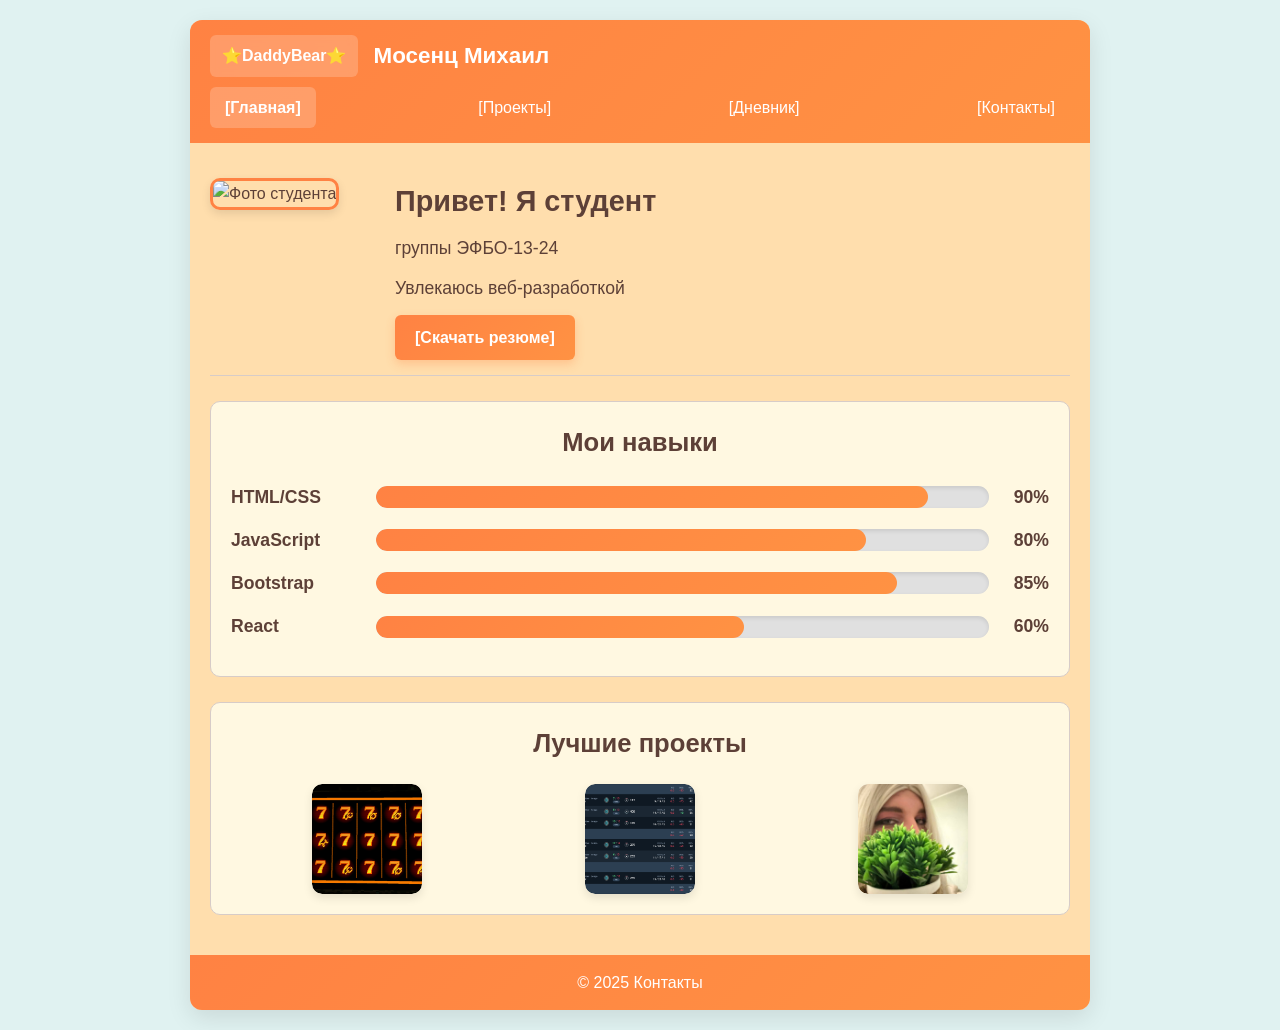
==== index.html @ 4e28ae06 "upload" ====
﻿<!DOCTYPE html>
<html lang="ru">
<head>
    <meta charset="UTF-8">
    <meta name="viewport" content="width=device-width, initial-scale=1.0">
    <title>Портфолио студента</title>
    <link rel="stylesheet" href="styles/style.css">
</head>
<body>
    <div class="container">
        <!-- Шапка сайта -->
        <header class="header">
            <div class="logo-section">
                <div class="logo">⭐DaddyBear⭐</div>
                <div class="student-name">Мосенц Михаил</div>
            </div>
            <nav class="navigation">
                <a href="index.html" class="nav-link active">[Главная]</a>
                <a href="pages/projects.html" class="nav-link">[Проекты]</a>
                <a href="pages/diary.html" class="nav-link">[Дневник]</a>
                <a href="pages/contacts.html" class="nav-link">[Контакты]</a>
            </nav>
        </header>

        <!-- Основное содержимое -->
        <main class="main-content">
            <!-- Блок приветствия -->
            <section class="welcome-section">
                <div class="photo-container">
                    <img src="images/me.png" alt="Фото студента" class="photo">
                </div>
                <div class="welcome-text">
                    <h1>Привет! Я студент</h1>
                    <p>группы ЭФБО-13-24</p>
                    <p>Увлекаюсь веб-разработкой</p>
                    <!-- ССЫЛКА НА РЕЗЮМЕ В ПАПКЕ assets -->
                    <a href="assets/resume.pdf" download class="resume-btn">[Скачать резюме]</a>
                </div>
            </section>


            <!-- Блок навыков -->
            <section class="skills-section">
                <h2>Мои навыки</h2>
                <div class="skill">
                    <span class="skill-name">HTML/CSS</span>
                    <div class="skill-bar">
                        <div class="skill-level" style="width: 90%;"></div>
                    </div>
                    <span class="skill-percent">90%</span>
                </div>
                <div class="skill">
                    <span class="skill-name">JavaScript</span>
                    <div class="skill-bar">
                        <div class="skill-level" style="width: 80%;"></div>
                    </div>
                    <span class="skill-percent">80%</span>
                </div>
                <div class="skill">
                    <span class="skill-name">Bootstrap</span>
                    <div class="skill-bar">
                        <div class="skill-level" style="width: 85%;"></div>
                    </div>
                    <span class="skill-percent">85%</span>
                </div>
                <div class="skill">
                    <span class="skill-name">React</span>
                    <div class="skill-bar">
                        <div class="skill-level" style="width: 60%;"></div>
                    </div>
                    <span class="skill-percent">60%</span>
                </div>
            </section>

            <!-- Блок проектов -->
            <section class="projects-section">
                <h2>Лучшие проекты</h2>
                <div class="projects-grid">
                    <div class="project">
                        <img src="images/project1.png" alt="Проект 1">
                    </div>
                    <div class="project">
                        <img src="images/project2.png" alt="Проект 2">
                    </div>
                    <div class="project">
                        <img src="images/project3.png" alt="Проект 3">
                    </div>
                </div>
            </section>
        </main>

        <!-- Подвал сайта -->
        <footer class="footer">
            <p>© 2025 Контакты</p>
        </footer>
    </div>
</body>
</html>
---- styles/style.css ----
﻿/* Общие стили */
* {
    margin: 0;
    padding: 0;
    box-sizing: border-box;
}

body {
    font-family: 'Segoe UI', Tahoma, Geneva, Verdana, sans-serif;
    background-color: #E0F2F1; /* Мятный фон */
    color: #5D4037; /* Темно-коричневый текст */
    line-height: 1.6;
    padding: 20px;
}

.container {
    max-width: 900px;
    margin: 0 auto;
    background-color: #FFDEAD; /* Навахо белый */
    border-radius: 12px;
    box-shadow: 0 8px 25px rgba(0, 0, 0, 0.1);
    overflow: hidden;
}

/* Шапка сайта */
.header {
    background: linear-gradient(135deg, #ff8243, #ff9243); /* Оранжевый градиент */
    padding: 15px 20px;
    color: white;
}

.logo-section {
    display: flex;
    align-items: center;
    margin-bottom: 10px;
}

.logo {
    background-color: rgba(255, 255, 255, 0.2);
    padding: 8px 12px;
    border-radius: 6px;
    margin-right: 15px;
    font-weight: bold;
    backdrop-filter: blur(5px);
}

.student-name {
    font-weight: bold;
    font-size: 1.4em;
}

.navigation {
    display: flex;
    justify-content: space-between;
}

.nav-link {
    text-decoration: none;
    color: white;
    padding: 8px 15px;
    border-radius: 6px;
    transition: all 0.3s ease;
    font-weight: 500;
}

    .nav-link.active {
        background-color: rgba(255, 255, 255, 0.2);
        font-weight: bold;
    }

    .nav-link:hover {
        background-color: rgba(255, 255, 255, 0.3);
        transform: translateY(-2px);
    }

/* Основное содержимое */
.main-content {
    padding: 20px;
}

/* Подвал сайта */
.footer {
    padding: 15px;
    text-align: center;
    background: linear-gradient(135deg, #ff8243, #ff9243); /* Оранжевый градиент */
    color: white;
    font-weight: 500;
}

/* Стили для главной страницы */

/* Блок приветствия */
.welcome-section {
    display: flex;
    margin-bottom: 25px;
    padding: 15px 0;
    border-bottom: 1px solid #D7CCC8;
}

.photo-container {
    flex: 0 0 160px;
    margin-right: 25px;
}

.photo {
    width: 160px;
    height: 160px;
    border-radius: 10px;
    object-fit: cover;
    box-shadow: 0 4px 10px rgba(0, 0, 0, 0.1);
    border: 3px solid #ff8243;
}

.welcome-text h1 {
    font-size: 1.8em;
    margin-bottom: 10px;
    color: #5D4037;
}

.welcome-text p {
    margin-bottom: 12px;
    font-size: 1.1em;
}

.resume-btn {
    background: linear-gradient(135deg, #ff8243, #ff9243); /* Оранжевый градиент */
    color: white;
    border: none;
    padding: 10px 20px;
    border-radius: 6px;
    cursor: pointer;
    font-weight: bold;
    font-size: 1em;
    transition: all 0.3s ease;
    box-shadow: 0 4px 10px rgba(255, 130, 67, 0.3);
    text-decoration: none;
    display: inline-block;
}

    .resume-btn:hover {
        transform: translateY(-3px);
        box-shadow: 0 6px 15px rgba(255, 130, 67, 0.4);
    }

/* Информация о README */
.readme-info {
    padding: 8px 15px;
    background-color: #FFF8E1;
    border-top: 1px solid #FFD54F;
    border-bottom: 1px solid #FFD54F;
    font-size: 0.9em;
    margin: 20px 0;
    border-radius: 4px;
    color: #5D4037;
}

/* Блок навыков */
.skills-section {
    margin-bottom: 25px;
    padding: 20px;
    border: 1px solid #D7CCC8;
    border-radius: 10px;
    background-color: #FFF8E1;
}

    .skills-section h2 {
        margin-bottom: 20px;
        text-align: center;
        color: #5D4037;
        font-size: 1.6em;
    }

.skill {
    display: flex;
    align-items: center;
    margin-bottom: 15px;
}

.skill-name {
    flex: 0 0 130px;
    font-weight: bold;
    font-size: 1.1em;
}

.skill-bar {
    flex: 1;
    height: 22px;
    background-color: #E0E0E0;
    border-radius: 11px;
    margin: 0 15px;
    position: relative;
    overflow: hidden;
    box-shadow: inset 0 2px 4px rgba(0, 0, 0, 0.1);
}

.skill-level {
    height: 100%;
    background: linear-gradient(135deg, #ff8243, #ff9243); /* Оранжевый градиент */
    border-radius: 11px;
    transition: width 1.5s ease-in-out;
}

.skill-percent {
    flex: 0 0 45px;
    text-align: right;
    font-weight: bold;
    font-size: 1.1em;
}

/* Блок проектов на главной */
.projects-section {
    padding: 20px;
    border: 1px solid #D7CCC8;
    border-radius: 10px;
    background-color: #FFF8E1;
    margin-bottom: 20px;
}

    .projects-section h2 {
        margin-bottom: 20px;
        text-align: center;
        color: #5D4037;
        font-size: 1.6em;
    }

.projects-grid {
    display: flex;
    justify-content: space-around;
}

.project {
    width: 110px;
    height: 110px;
    border-radius: 10px;
    display: flex;
    align-items: center;
    justify-content: center;
    font-weight: bold;
    color: white;
    font-size: 1.2em;
    box-shadow: 0 4px 10px rgba(0, 0, 0, 0.1);
    transition: all 0.3s ease;
    overflow: hidden;
}

    .project img {
        width: 100%;
        height: 100%;
        object-fit: cover;
        border-radius: 10px;
    }

    .project:hover {
        transform: translateY(-5px);
        box-shadow: 0 8px 15px rgba(0, 0, 0, 0.2);
    }

/* Стили для страницы проектов */
.projects-header {
    display: flex;
    justify-content: space-between;
    align-items: center;
    margin-bottom: 25px;
    padding: 15px;
    border-bottom: 1px solid #D7CCC8;
}

    .projects-header h2 {
        color: #5D4037;
        font-size: 1.8em;
    }

.projects-filters {
    display: flex;
    gap: 10px;
}

.filter-btn {
    padding: 8px 15px;
    border: 1px solid #ff8243;
    background-color: #FFF8E1;
    cursor: pointer;
    border-radius: 6px;
    transition: all 0.3s ease;
    font-weight: 500;
}

    .filter-btn.active {
        background: linear-gradient(135deg, #ff8243, #ff9243); /* Оранжевый градиент */
        color: white;
        font-weight: bold;
    }

    .filter-btn:hover {
        background-color: #FFECDD;
    }

.projects-grid-page {
    display: grid;
    grid-template-columns: repeat(auto-fill, minmax(230px, 1fr));
    gap: 25px;
    padding: 15px;
}

.project-card {
    border: 1px solid #D7CCC8;
    padding: 20px;
    border-radius: 10px;
    cursor: pointer;
    transition: all 0.3s ease;
    background-color: #FFF8E1;
    box-shadow: 0 4px 10px rgba(0, 0, 0, 0.05);
}

    .project-card:hover {
        background-color: #FFECDD;
        transform: translateY(-8px);
        box-shadow: 0 10px 20px rgba(0, 0, 0, 0.1);
    }

.project-title {
    font-weight: bold;
    margin-bottom: 10px;
    font-size: 1.2em;
    color: #5D4037;
}

.project-tech {
    color: #ff8243;
    font-size: 0.95em;
    font-weight: 500;
}

/* Модальное окно */
.modal {
    display: none;
    position: fixed;
    top: 0;
    left: 0;
    width: 100%;
    height: 100%;
    background-color: rgba(0, 0, 0, 0.7);
    z-index: 1000;
    justify-content: center;
    align-items: center;
}

.modal-content {
    background-color: #FFDEAD;
    padding: 25px;
    width: 90%;
    max-width: 700px;
    max-height: 90%;
    overflow-y: auto;
    border-radius: 12px;
    box-shadow: 0 15px 30px rgba(0, 0, 0, 0.3);
}

.modal-header {
    display: flex;
    justify-content: space-between;
    align-items: center;
    margin-bottom: 20px;
    padding-bottom: 15px;
    border-bottom: 1px solid #D7CCC8;
}

.modal-title {
    font-size: 1.6em;
    font-weight: bold;
    color: #5D4037;
}

.close-btn {
    background: none;
    border: none;
    font-size: 1.8em;
    cursor: pointer;
    color: #5D4037;
    transition: all 0.3s ease;
}

    .close-btn:hover {
        color: #ff8243;
        transform: scale(1.1);
    }

.modal-body {
    margin-bottom: 20px;
}

.screenshot {
    width: 100%;
    height: 200px;
    background: linear-gradient(135deg, #ff8243, #ff9243); /* Оранжевый градиент */
    margin: 15px 0;
    display: flex;
    align-items: center;
    justify-content: center;
    border-radius: 8px;
    color: white;
    font-weight: bold;
    font-size: 1.2em;
}

.modal-links {
    display: flex;
    gap: 15px;
    margin-top: 20px;
}

.project-link {
    padding: 10px 20px;
    border: 1px solid #ff8243;
    background-color: #FFF8E1;
    text-decoration: none;
    color: #5D4037;
    border-radius: 6px;
    transition: all 0.3s ease;
    font-weight: 500;
}

    .project-link:hover {
        background: linear-gradient(135deg, #ff8243, #ff9243); /* Оранжевый градиент */
        color: white;
        transform: translateY(-3px);
    }

/* Стили для страницы учебного дневника */
.diary-section {
    margin-bottom: 25px;
    padding: 20px;
    border: 1px solid #D7CCC8;
    border-radius: 10px;
    background-color: #FFF8E1;
}

    .diary-section h2 {
        margin-bottom: 20px;
        text-align: center;
        color: #5D4037;
        font-size: 1.6em;
    }

.progress-list {
    border: 1px solid #D7CCC8;
    padding: 20px;
    margin-bottom: 25px;
    background-color: white;
    border-radius: 10px;
    box-shadow: 0 4px 10px rgba(0, 0, 0, 0.05);
}

.progress-item {
    display: flex;
    align-items: center;
    margin-bottom: 15px;
    padding-bottom: 15px;
    border-bottom: 1px dashed #D7CCC8;
}

    .progress-item:last-child {
        border-bottom: none;
        margin-bottom: 0;
        padding-bottom: 0;
    }

.progress-date {
    flex: 0 0 90px;
    font-weight: bold;
    color: #5D4037;
}

.progress-task {
    flex: 1;
    font-size: 1.05em;
}

.progress-status {
    margin-left: 15px;
    font-weight: bold;
    padding: 4px 10px;
    border-radius: 20px;
}

.status-done {
    background-color: #FFECDD;
    color: #E65100;
}

.status-in-progress {
    background-color: #FFF3E0;
    color: #F57C00;
}

.courses-section {
    margin-bottom: 25px;
    padding: 20px;
    border: 1px solid #D7CCC8;
    border-radius: 10px;
    background-color: #FFF8E1;
}

    .courses-section h2 {
        margin-bottom: 20px;
        text-align: center;
        color: #5D4037;
        font-size: 1.6em;
    }

.course {
    margin-bottom: 20px;
}

.course-name {
    font-weight: bold;
    margin-bottom: 8px;
    color: #5D4037;
    font-size: 1.1em;
}

.course-progress {
    display: flex;
    align-items: center;
}

.course-bar {
    flex: 1;
    height: 22px;
    background-color: #E0E0E0;
    border-radius: 11px;
    margin-right: 15px;
    position: relative;
    overflow: hidden;
    box-shadow: inset 0 2px 4px rgba(0, 0, 0, 0.1);
}

.course-level {
    height: 100%;
    background: linear-gradient(135deg, #ff8243, #ff9243); /* Оранжевый градиент */
    border-radius: 11px;
    transition: width 1.5s ease-in-out;
}

.course-percent {
    flex: 0 0 45px;
    text-align: right;
    font-weight: bold;
    font-size: 1.1em;
}

.add-entry-btn {
    display: block;
    margin: 25px auto 0;
    padding: 12px 25px;
    background: linear-gradient(135deg, #ff8243, #ff9243); /* Оранжевый градиент */
    color: white;
    border: none;
    border-radius: 6px;
    cursor: pointer;
    font-weight: bold;
    font-size: 1em;
    transition: all 0.3s ease;
    box-shadow: 0 4px 10px rgba(255, 130, 67, 0.3);
}

    .add-entry-btn:hover {
        transform: translateY(-3px);
        box-shadow: 0 6px 15px rgba(255, 130, 67, 0.4);
    }

/* Стили для страницы контактов */
.contacts-section {
    margin-bottom: 25px;
    padding: 20px;
    border: 1px solid #D7CCC8;
    border-radius: 10px;
    background-color: #FFF8E1;
}

    .contacts-section h2 {
        margin-bottom: 20px;
        text-align: center;
        color: #5D4037;
        font-size: 1.6em;
    }

.contact-form {
    border: 1px solid #D7CCC8;
    padding: 25px;
    margin-bottom: 25px;
    background-color: white;
    border-radius: 10px;
    box-shadow: 0 4px 10px rgba(0, 0, 0, 0.05);
}

.form-group {
    margin-bottom: 20px;
}

    .form-group label {
        display: block;
        margin-bottom: 8px;
        font-weight: bold;
        color: #5D4037;
    }

.form-input {
    width: 100%;
    padding: 12px;
    border: 1px solid #D7CCC8;
    border-radius: 6px;
    font-size: 1em;
    transition: all 0.3s ease;
    background-color: #FFF8E1;
}

    .form-input:focus {
        outline: none;
        border-color: #ff8243;
        box-shadow: 0 0 0 2px rgba(255, 130, 67, 0.2);
    }

.form-textarea {
    width: 100%;
    padding: 12px;
    border: 1px solid #D7CCC8;
    border-radius: 6px;
    height: 120px;
    resize: vertical;
    font-size: 1em;
    transition: all 0.3s ease;
    background-color: #FFF8E1;
    font-family: inherit;
}

    .form-textarea:focus {
        outline: none;
        border-color: #ff8243;
        box-shadow: 0 0 0 2px rgba(255, 130, 67, 0.2);
    }

.submit-btn {
    padding: 12px 25px;
    background: linear-gradient(135deg, #ff8243, #ff9243); /* Оранжевый градиент */
    color: white;
    border: none;
    border-radius: 6px;
    cursor: pointer;
    font-weight: bold;
    font-size: 1em;
    transition: all 0.3s ease;
    box-shadow: 0 4px 10px rgba(255, 130, 67, 0.3);
}

    .submit-btn:hover {
        transform: translateY(-3px);
        box-shadow: 0 6px 15px rgba(255, 130, 67, 0.4);
    }

.contact-info {
    border: 1px solid #D7CCC8;
    padding: 25px;
    background-color: white;
    border-radius: 10px;
    box-shadow: 0 4px 10px rgba(0, 0, 0, 0.05);
}

    .contact-info h3 {
        margin-bottom: 15px;
        color: #5D4037;
        font-size: 1.3em;
    }

.contact-item {
    margin-bottom: 15px;
    display: flex;
    align-items: center;
}

.contact-icon {
    margin-right: 12px;
    font-weight: bold;
    color: #ff8243;
}

/* Дополнительные стили для модального окна добавления записи в дневник */
.modal-form {
    margin-top: 15px;
}

.form-row {
    margin-bottom: 15px;
}

    .form-row label {
        display: block;
        margin-bottom: 5px;
        font-weight: bold;
        color: #5D4037;
    }

    .form-row input,
    .form-row select,
    .form-row textarea {
        width: 100%;
        padding: 10px;
        border: 1px solid #D7CCC8;
        border-radius: 6px;
        font-family: 'Segoe UI', Tahoma, Geneva, Verdana, sans-serif;
        background-color: #FFF8E1;
        transition: all 0.3s ease;
    }

        .form-row input:focus,
        .form-row select:focus,
        .form-row textarea:focus {
            outline: none;
            border-color: #ff8243;
            box-shadow: 0 0 0 2px rgba(255, 130, 67, 0.2);
        }

    .form-row textarea {
        height: 80px;
        resize: vertical;
    }

.modal-buttons {
    display: flex;
    gap: 10px;
    justify-content: flex-end;
    margin-top: 20px;
}

.cancel-btn {
    padding: 10px 20px;
    background-color: #FFF8E1;
    border: 1px solid #ff8243;
    color: #ff8243;
    border-radius: 6px;
    cursor: pointer;
    font-weight: bold;
    transition: all 0.3s ease;
}

    .cancel-btn:hover {
        background-color: #FFECDD;
        transform: translateY(-2px);
    }

.add-btn {
    padding: 10px 20px;
    background: linear-gradient(135deg, #ff8243, #ff9243);
    color: white;
    border: none;
    border-radius: 6px;
    cursor: pointer;
    font-weight: bold;
    transition: all 0.3s ease;
    box-shadow: 0 2px 5px rgba(255, 130, 67, 0.3);
}

    .add-btn:hover {
        transform: translateY(-2px);
        box-shadow: 0 4px 10px rgba(255, 130, 67, 0.4);
    }

/* Стили для уведомлений */
.notification {
    position: fixed;
    top: 20px;
    right: 20px;
    background: linear-gradient(135deg, #ff8243, #ff9243);
    color: white;
    padding: 15px 20px;
    border-radius: 6px;
    box-shadow: 0 4px 10px rgba(0, 0, 0, 0.2);
    z-index: 1001;
    font-weight: bold;
    transition: all 0.3s ease;
}

/* Анимация для прогресс-баров */
@keyframes progressAnimation {
    0% {
        width: 0%;
    }
}

.skill-level,
.course-level {
    animation: progressAnimation 1.5s ease-in-out;
}

/* Улучшенные стили для статусов */
.status-done {
    background-color: #FFECDD;
    color: #E65100;
    padding: 4px 10px;
    border-radius: 20px;
    font-size: 0.9em;
}

.status-in-progress {
    background-color: #FFF3E0;
    color: #F57C00;
    padding: 4px 10px;
    border-radius: 20px;
    font-size: 0.9em;
}

/* Адаптивность для модальных окон */
@media (max-width: 768px) {
    .modal-content {
        width: 95%;
        padding: 15px;
    }

    .modal-buttons {
        flex-direction: column;
    }

    .cancel-btn,
    .add-btn {
        width: 100%;
        text-align: center;
    }

    .notification {
        left: 10px;
        right: 10px;
        text-align: center;
    }

    .welcome-section {
        flex-direction: column;
        text-align: center;
    }

    .photo-container {
        margin-right: 0;
        margin-bottom: 20px;
    }

    .projects-header {
        flex-direction: column;
        gap: 15px;
    }

    .projects-filters {
        flex-wrap: wrap;
        justify-content: center;
    }

    .navigation {
        flex-wrap: wrap;
        gap: 10px;
    }

    .projects-grid {
        flex-direction: column;
        align-items: center;
        gap: 20px;
    }

    .project {
        width: 130px;
        height: 130px;
    }
}

/* Стили для placeholder в формах */
.form-input::placeholder,
.form-textarea::placeholder {
    color: #A1887F;
    opacity: 0.7;
}

/* Улучшенные стили для выпадающего списка */
.form-row select {
    cursor: pointer;
    appearance: none;
    background-image: url("data:image/svg+xml;charset=UTF-8,%3csvg xmlns='http://www.w3.org/2000/svg' viewBox='0 0 24 24' fill='none' stroke='%235D4037' stroke-width='2' stroke-linecap='round' stroke-linejoin='round'%3e%3cpolyline points='6 9 12 15 18 9'%3e%3c/polyline%3e%3c/svg%3e");
    background-repeat: no-repeat;
    background-position: right 10px center;
    background-size: 16px;
    padding-right: 35px;
}

/* Стили для активных состояний */
.nav-link:active,
.resume-btn:active,
.filter-btn:active,
.project-link:active,
.submit-btn:active,
.add-entry-btn:active,
.cancel-btn:active,
.add-btn:active {
    transform: translateY(1px);
}

/* Плавная прокрутка для всей страницы */
html {
    scroll-behavior: smooth;
}

/* Улучшенные фокус-стили для доступности */
.nav-link:focus,
.resume-btn:focus,
.filter-btn:focus,
.project-link:focus,
.submit-btn:focus,
.add-entry-btn:focus,
.cancel-btn:focus,
.add-btn:focus,
.form-input:focus,
.form-textarea:focus {
    outline: 2px solid #ff8243;
    outline-offset: 2px;
}
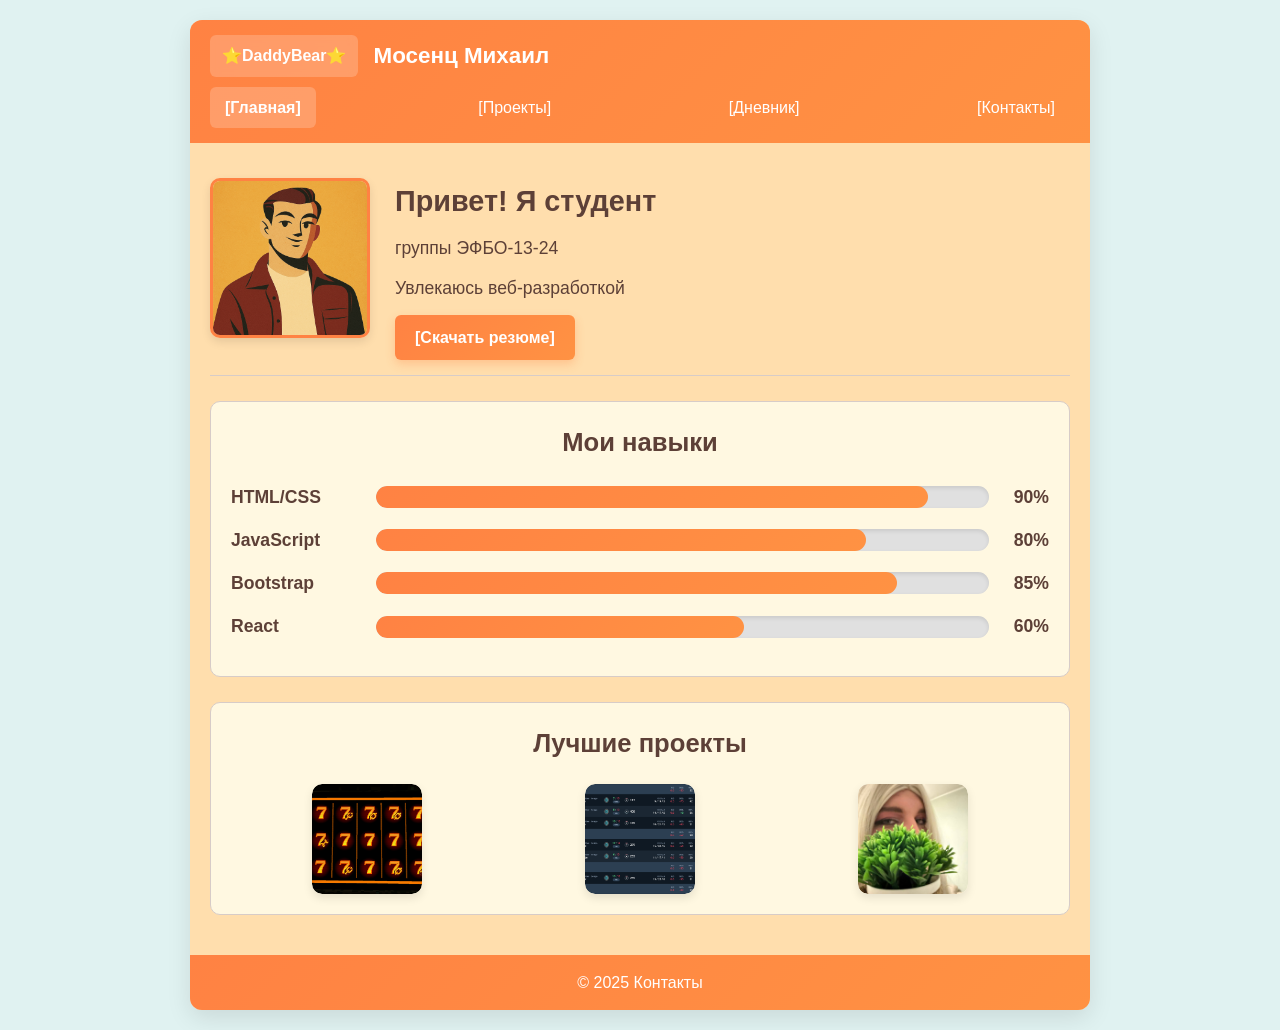
==== commit 6ab12adc: "Update index.html" ====
--- a/index.html
+++ b/index.html
@@ -27,7 +27,7 @@
             <!-- Блок приветствия -->
             <section class="welcome-section">
                 <div class="photo-container">
-                    <img src="images/me.png" alt="Фото студента" class="photo">
+                    <img src="images/Me.png" alt="Фото студента" class="photo">
                 </div>
                 <div class="welcome-text">
                     <h1>Привет! Я студент</h1>
@@ -95,4 +95,4 @@
         </footer>
     </div>
 </body>
-</html>+</html>
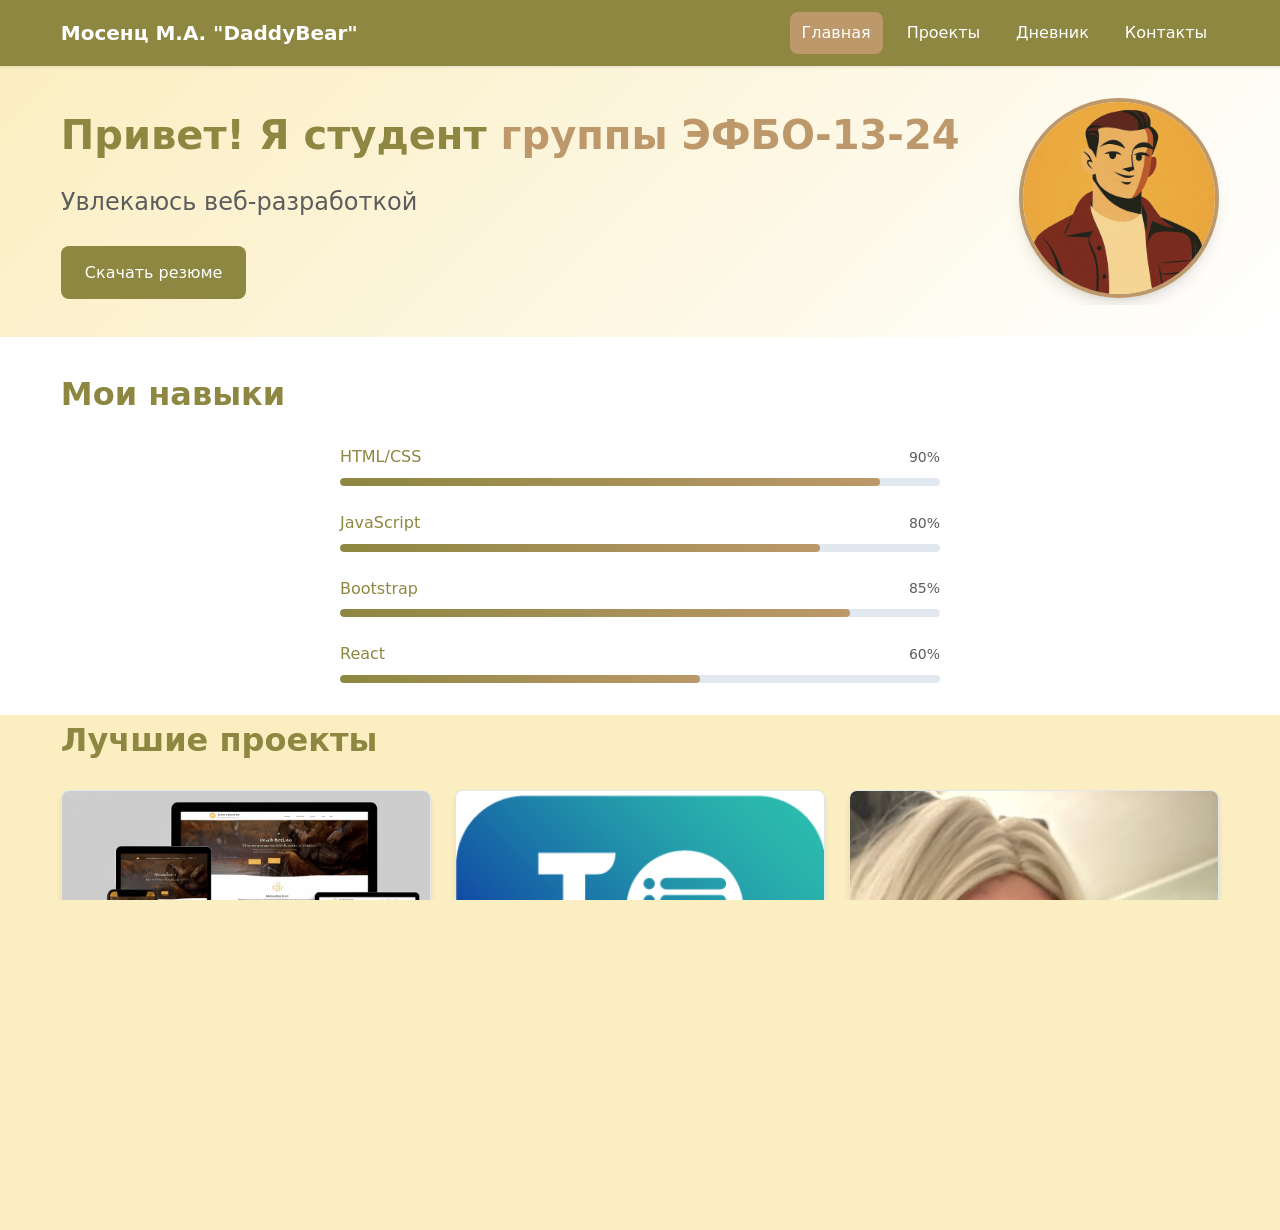
==== commit e85294fd: "Upd" ====
--- a/index.html
+++ b/index.html
@@ -2,97 +2,163 @@
 <html lang="ru">
 <head>
     <meta charset="UTF-8">
-    <meta name="viewport" content="width=device-width, initial-scale=1.0">
+    <meta name="viewport" content="width=device-width, initial-scale=1, viewport-fit=cover">
     <title>Портфолио студента</title>
     <link rel="stylesheet" href="styles/style.css">
 </head>
 <body>
-    <div class="container">
-        <!-- Шапка сайта -->
+    <div class="page">
+        <a class="skip-link" href="#main">Перейти к основному содержимому</a>
+
         <header class="header">
-            <div class="logo-section">
-                <div class="logo">⭐DaddyBear⭐</div>
-                <div class="student-name">Мосенц Михаил</div>
+            <div class="container">
+                <div class="header__inner">
+                    <div class="logo">
+                        <span class="logo__text">Мосенц М.А. "DaddyBear"</span>
+                    </div>
+                    <nav class="nav" aria-label="Основная навигация">
+                        <ul class="nav__list">
+                            <li class="nav__item"><a    href="index.html" class="nav__link active">Главная</a></li>
+                            <li class="nav__item"><a href="pages/projects.html" class="nav__link">Проекты</a></li>
+                            <li class="nav__item"><a href="pages/diary.html" class="nav__link">Дневник</a></li>
+                            <li class="nav__item"><a href="pages/contacts.html" class="nav__link">Контакты</a></li>
+                        </ul>
+                    </nav>
+                </div>
             </div>
-            <nav class="navigation">
-                <a href="index.html" class="nav-link active">[Главная]</a>
-                <a href="pages/projects.html" class="nav-link">[Проекты]</a>
-                <a href="pages/diary.html" class="nav-link">[Дневник]</a>
-                <a href="pages/contacts.html" class="nav-link">[Контакты]</a>
-            </nav>
         </header>
 
-        <!-- Основное содержимое -->
-        <main class="main-content">
-            <!-- Блок приветствия -->
-            <section class="welcome-section">
-                <div class="photo-container">
-                    <img src="images/Me.png" alt="Фото студента" class="photo">
-                </div>
-                <div class="welcome-text">
-                    <h1>Привет! Я студент</h1>
-                    <p>группы ЭФБО-13-24</p>
-                    <p>Увлекаюсь веб-разработкой</p>
-                    <!-- ССЫЛКА НА РЕЗЮМЕ В ПАПКЕ assets -->
-                    <a href="assets/resume.pdf" download class="resume-btn">[Скачать резюме]</a>
+        <main id="main" class="main">
+            <section class="hero">
+                <div class="container">
+                    <div class="hero__inner">
+                        <div class="hero__content">
+                            <h1 class="hero__title">Привет! Я студент <span class="highlight">группы ЭФБО-13-24</span></h1>
+                            <p class="hero__subtitle">Увлекаюсь веб-разработкой</p>
+                            <a href="assets/resume.pdf" class="btn btn--primary" download>Скачать резюме</a>
+                        </div>
+                        <div class="hero__image">
+                            <figure class="hero_image">
+                                <picture>
+                                    <!-- Автоматическая адаптация без указания конкретных размеров -->
+                                    <source type="image"
+                                            srcset="images/avatar.avif">
+                                    <source type="image"
+                                            srcset="images/avatar.webp">
+                                    <!-- Единое PNG изображение, которое адаптируется через CSS -->
+                                    <img class="hero_photo"
+                                         src="images/avatar.png"
+                                         alt="Портрет студента"
+                                         fetchpriority="high">
+                                </picture>
+                            </figure>
+                        </div>
+                    </div>
                 </div>
             </section>
 
-
-            <!-- Блок навыков -->
-            <section class="skills-section">
-                <h2>Мои навыки</h2>
-                <div class="skill">
-                    <span class="skill-name">HTML/CSS</span>
-                    <div class="skill-bar">
-                        <div class="skill-level" style="width: 90%;"></div>
+            <section class="skills">
+                <div class="container">
+                    <h2 class="section-title">Мои навыки</h2>
+                    <div class="skills__grid">
+                        <div class="skill">
+                            <div class="skill__info">
+                                <span class="skill__name">HTML/CSS</span>
+                                <span class="skill__percent">90%</span>
+                            </div>
+                            <div class="skill__bar">
+                                <div class="skill__progress" style="width: 90%"></div>
+                            </div>
+                        </div>
+                        <div class="skill">
+                            <div class="skill__info">
+                                <span class="skill__name">JavaScript</span>
+                                <span class="skill__percent">80%</span>
+                            </div>
+                            <div class="skill__bar">
+                                <div class="skill__progress" style="width: 80%"></div>
+                            </div>
+                        </div>
+                        <div class="skill">
+                            <div class="skill__info">
+                                <span class="skill__name">Bootstrap</span>
+                                <span class="skill__percent">85%</span>
+                            </div>
+                            <div class="skill__bar">
+                                <div class="skill__progress" style="width: 85%"></div>
+                            </div>
+                        </div>
+                        <div class="skill">
+                            <div class="skill__info">
+                                <span class="skill__name">React</span>
+                                <span class="skill__percent">60%</span>
+                            </div>
+                            <div class="skill__bar">
+                                <div class="skill__progress" style="width: 60%"></div>
+                            </div>
+                        </div>
                     </div>
-                    <span class="skill-percent">90%</span>
-                </div>
-                <div class="skill">
-                    <span class="skill-name">JavaScript</span>
-                    <div class="skill-bar">
-                        <div class="skill-level" style="width: 80%;"></div>
-                    </div>
-                    <span class="skill-percent">80%</span>
-                </div>
-                <div class="skill">
-                    <span class="skill-name">Bootstrap</span>
-                    <div class="skill-bar">
-                        <div class="skill-level" style="width: 85%;"></div>
-                    </div>
-                    <span class="skill-percent">85%</span>
-                </div>
-                <div class="skill">
-                    <span class="skill-name">React</span>
-                    <div class="skill-bar">
-                        <div class="skill-level" style="width: 60%;"></div>
-                    </div>
-                    <span class="skill-percent">60%</span>
                 </div>
             </section>
 
-            <!-- Блок проектов -->
-            <section class="projects-section">
-                <h2>Лучшие проекты</h2>
-                <div class="projects-grid">
-                    <div class="project">
-                        <img src="images/project1.png" alt="Проект 1">
-                    </div>
-                    <div class="project">
-                        <img src="images/project2.png" alt="Проект 2">
-                    </div>
-                    <div class="project">
-                        <img src="images/project3.png" alt="Проект 3">
+            <section class="projects-preview">
+                <div class="container">
+                    <h2 class="section-title">Лучшие проекты</h2>
+                    <div class="projects-area">
+                        <div class="projects-preview_grid">
+                            <article class="project-card">
+                                <div class="project-card_image">
+                                    <!-- Автоматически адаптивное изображение проекта -->
+                                    <picture>
+                                        <source type="image" srcset="images/project1.avif">
+                                        <source type="image" srcset="images/project1.webp">
+                                        <img src="images/project1.png" alt="Личный сайт" loading="lazy">
+                                    </picture>
+                                </div>
+                                <div class="project-card_content">
+                                    <h3 class="project-card_title">Личный сайт</h3>
+                                    <p class="project-card_description">HTML, CSS, JavaScript</p>
+                                </div>
+                            </article>
+                            <article class="project-card">
+                                <div class="project-card_image">
+                                    <picture>
+                                        <source type="image" srcset="images/project2.avif">
+                                        <source type="image" srcset="images/project2.webp">
+                                        <img src="images/project2.png" alt="Todo-приложение" loading="lazy">
+                                    </picture>
+                                </div>
+                                <div class="project-card_content">
+                                    <h3 class="project-card_title">Todo-приложение</h3>
+                                    <p class="project-card_description">JavaScript</p>
+                                </div>
+                            </article>
+                            <article class="project-card">
+                                <div class="project-card_image">
+                                    <picture>
+                                        <source type="image" srcset="images/project3.avif">
+                                        <source type="image" srcset="images/project3.webp">
+                                        <img src="images/project3.png" alt="Интернет-магазин" loading="lazy">
+                                    </picture>
+                                </div>
+                                <div class="project-card_content">
+                                    <h3 class="project-card_title">Интернет-магазин</h3>
+                                    <p class="project-card_description">React</p>
+                                </div>
+                            </article>
+                        </div>
                     </div>
                 </div>
             </section>
         </main>
 
-        <!-- Подвал сайта -->
         <footer class="footer">
-            <p>© 2025 Контакты</p>
+            <div class="container">
+                <div class="footer__content">
+                    <p class="footer__text">© 2025 Контакты</p>
+                </div>
+            </div>
         </footer>
     </div>
 </body>
-</html>
+</html>
--- a/styles/style.css
+++ b/styles/style.css
@@ -1,920 +1,1235 @@
-﻿/* Общие стили */
+﻿/* Базовые сбросы и переменные */
+:root {
+    color-scheme: light dark;
+    /* Новая цветовая палитра */
+    --primary-color: #8D8741;
+    --primary-dark: #6d6a33;
+    --secondary-color: #BC986A;
+    --accent-color: #DAAD86;
+    --bg-color: #FBEEC1;
+    --surface-color: #ffffff;
+    --text-color: #2c2c2c;
+    --text-light: #5d5d5d;
+    --border-color: #e2e8f0;
+    --shadow: 0 1px 3px rgba(0,0,0,.1);
+    --shadow-lg: 0 10px 15px -3px rgba(0, 0, 0, 0.1);
+    --radius: 8px;
+    --transition: all 0.3s ease;
+    /* Отступы */
+    --space-xs: 0.5rem;
+    --space-sm: 0.75rem;
+    --space-md: 1rem;
+    --space-lg: 1.5rem;
+    --space-xl: 2rem;
+    --space-2xl: 3rem;
+}
+
+/* Предотвращение горизонтального скролла */
+html, body {
+    overflow-x: hidden;
+    max-width: 100%;
+}
+
+/* Темная тема с новой палитрой */
+@media (prefers-color-scheme: dark) {
+    :root {
+        --primary-color: #a9a45c;
+        --primary-dark: #8d8741;
+        --secondary-color: #d4b88c;
+        --accent-color: #e8c4a8;
+        --bg-color: #121212;
+        --surface-color: #1e1e1e;
+        --text-color: #e0e0e0;
+        --text-light: #a0a0a0;
+        --border-color: #333333;
+    }
+}
+
+/* Базовые стили */
 * {
     margin: 0;
     padding: 0;
     box-sizing: border-box;
+    max-width: 100%;
+}
+
+html, body {
+    height: 100%;
+    width: 100%;
 }
 
 body {
-    font-family: 'Segoe UI', Tahoma, Geneva, Verdana, sans-serif;
-    background-color: #E0F2F1; /* Мятный фон */
-    color: #5D4037; /* Темно-коричневый текст */
-    line-height: 1.6;
-    padding: 20px;
-}
-
+    margin: 0;
+    font: 16px/1.6 system-ui, -apple-system, "Segoe UI", Roboto, Arial, sans-serif;
+    background: var(--bg-color);
+    color: var(--text-color);
+    position: relative;
+}
+
+.page {
+    min-height: 100vh;
+    display: flex;
+    flex-direction: column;
+    width: 100%;
+    overflow-x: hidden;
+}
+
+main {
+    flex: 1;
+    width: 100%;
+    overflow-x: hidden;
+}
+
+/* Контейнер с плавными отступами */
 .container {
-    max-width: 900px;
+    width: 100%;
+    max-width: 1200px;
     margin: 0 auto;
-    background-color: #FFDEAD; /* Навахо белый */
-    border-radius: 12px;
-    box-shadow: 0 8px 25px rgba(0, 0, 0, 0.1);
+    padding-inline: clamp(var(--space-md), calc(.5rem + 1vw), var(--space-2xl));
+    overflow-x: hidden;
+}
+
+/* Skip link для доступности */
+.skip-link {
+    position: absolute;
+    inset-inline-start: var(--space-md);
+    inset-block-start: -100%;
+    z-index: 10000;
+    padding: var(--space-xs) var(--space-sm);
+    background: var(--primary-color);
+    color: #fff;
+    border-radius: var(--radius);
+    text-decoration: none;
+    max-width: calc(100% - 2rem);
+}
+
+    .skip-link:focus,
+    .skip-link:focus-visible {
+        inset-block-start: var(--space-md);
+    }
+
+:focus-visible {
+    outline: 3px solid var(--primary-color);
+    outline-offset: 2px;
+}
+
+a, button, input, textarea {
+    outline-offset: 2px;
+    max-width: 100%;
+}
+
+/* Крупные цели на устройствах с pointer:coarse */
+@media (pointer: coarse) {
+    a, button, .nav__link {
+        min-height: 44px;
+        padding: var(--space-sm) var(--space-md);
+    }
+}
+
+/* Заголовки с плавными размерами */
+.section-title {
+    font-size: clamp(1.5rem, 1.1rem + 2vw, 2rem);
+    margin-bottom: var(--space-lg);
+    color: var(--primary-color);
+    overflow-wrap: break-word;
+    word-wrap: break-word;
+}
+
+.page-title {
+    font-size: clamp(1.75rem, 1.3rem + 2vw, 2.5rem);
+    margin-bottom: var(--space-xl);
+    text-align: center;
+    color: var(--primary-color);
+    overflow-wrap: break-word;
+    word-wrap: break-word;
+    padding: 0 var(--space-md);
+}
+
+/* Хедер */
+.header {
+    position: sticky;
+    top: 0;
+    padding-block-start: calc(var(--space-sm) + env(safe-area-inset-top));
+    padding-block-end: var(--space-sm);
+    padding-inline-start: calc(var(--space-md) + env(safe-area-inset-left));
+    padding-inline-end: calc(var(--space-md) + env(safe-area-inset-right));
+    background: var(--primary-color);
+    color: #fff;
+    z-index: 100;
+    isolation: isolate;
+    box-shadow: var(--shadow);
+    width: 100%;
     overflow: hidden;
 }
 
-/* Шапка сайта */
-.header {
-    background: linear-gradient(135deg, #ff8243, #ff9243); /* Оранжевый градиент */
-    padding: 15px 20px;
-    color: white;
-}
-
-.logo-section {
-    display: flex;
+.header__inner {
+    display: flex;
+    justify-content: space-between;
     align-items: center;
-    margin-bottom: 10px;
-}
-
-.logo {
-    background-color: rgba(255, 255, 255, 0.2);
-    padding: 8px 12px;
-    border-radius: 6px;
-    margin-right: 15px;
+    flex-wrap: wrap;
+    gap: var(--space-md);
+    max-width: 100%;
+    overflow: hidden;
+}
+
+.logo__text {
+    font-size: clamp(1rem, 0.8rem + 1vw, 1.25rem);
     font-weight: bold;
-    backdrop-filter: blur(5px);
-}
-
-.student-name {
-    font-weight: bold;
-    font-size: 1.4em;
-}
-
-.navigation {
-    display: flex;
-    justify-content: space-between;
-}
-
-.nav-link {
+    color: #fff;
+    overflow-wrap: break-word;
+}
+
+/* Навигация */
+.nav {
+    overflow: hidden;
+    max-width: 100%; 
+}
+.nav__list {
+    display: flex;
+    list-style: none;
+    gap: var(--space-sm);
+    flex-wrap: wrap;
+    justify-content: center;
+    max-width: 100%;
+    overflow: hidden;
+}
+
+.nav__link {
     text-decoration: none;
-    color: white;
-    padding: 8px 15px;
-    border-radius: 6px;
-    transition: all 0.3s ease;
-    font-weight: 500;
-}
-
-    .nav-link.active {
-        background-color: rgba(255, 255, 255, 0.2);
-        font-weight: bold;
-    }
-
-    .nav-link:hover {
-        background-color: rgba(255, 255, 255, 0.3);
-        transform: translateY(-2px);
-    }
-
-/* Основное содержимое */
-.main-content {
-    padding: 20px;
-}
-
-/* Подвал сайта */
-.footer {
-    padding: 15px;
-    text-align: center;
-    background: linear-gradient(135deg, #ff8243, #ff9243); /* Оранжевый градиент */
-    color: white;
-    font-weight: 500;
-}
-
-/* Стили для главной страницы */
-
-/* Блок приветствия */
-.welcome-section {
-    display: flex;
-    margin-bottom: 25px;
-    padding: 15px 0;
-    border-bottom: 1px solid #D7CCC8;
-}
-
-.photo-container {
-    flex: 0 0 160px;
-    margin-right: 25px;
-}
-
-.photo {
-    width: 160px;
-    height: 160px;
-    border-radius: 10px;
+    color: #fff;
+    padding: var(--space-xs) var(--space-sm);
+    border-radius: var(--radius);
+    transition: var(--transition);
+    font-size: clamp(0.875rem, 0.8rem + 0.5vw, 1rem);
+    white-space: nowrap;
+    display: block;
+    max-width: 100%;
+}
+
+    .nav__link:hover,
+    .nav__link.active {
+        background: var(--secondary-color);
+    }
+
+/* Герой секция */
+.hero {
+    padding: var(--space-xl) 0;
+    background: linear-gradient(135deg, var(--bg-color) 0%, var(--surface-color) 100%);
+    width: 100%;
+    overflow-x: hidden;
+}
+
+.hero__inner {
+    display: grid;
+    grid-template-columns: 1fr auto;
+    gap: var(--space-xl);
+    align-items: center;
+    width: 100%;
+}
+
+.hero__title {
+    font-size: clamp(1.5rem, 1rem + 2vw, 2.5rem);
+    margin-bottom: var(--space-md);
+    color: var(--primary-color);
+    overflow-wrap: break-word;
+    word-wrap: break-word;
+}
+
+.hero__subtitle {
+    font-size: clamp(1.125rem, 0.875rem + 1vw, 1.5rem);
+    color: var(--text-light);
+    margin-bottom: var(--space-lg);
+    overflow-wrap: break-word;
+}
+
+.highlight {
+    color: var(--secondary-color);
+}
+
+/* Автоматически адаптивное герой-изображение */
+.hero_photo {
+    inline-size: clamp(120px, 20vw, 200px);
+    block-size: auto;
+    border-radius: 50%;
     object-fit: cover;
-    box-shadow: 0 4px 10px rgba(0, 0, 0, 0.1);
-    border: 3px solid #ff8243;
-}
-
-.welcome-text h1 {
-    font-size: 1.8em;
-    margin-bottom: 10px;
-    color: #5D4037;
-}
-
-.welcome-text p {
-    margin-bottom: 12px;
-    font-size: 1.1em;
-}
-
-.resume-btn {
-    background: linear-gradient(135deg, #ff8243, #ff9243); /* Оранжевый градиент */
-    color: white;
-    border: none;
-    padding: 10px 20px;
-    border-radius: 6px;
-    cursor: pointer;
-    font-weight: bold;
-    font-size: 1em;
-    transition: all 0.3s ease;
-    box-shadow: 0 4px 10px rgba(255, 130, 67, 0.3);
-    text-decoration: none;
-    display: inline-block;
-}
-
-    .resume-btn:hover {
-        transform: translateY(-3px);
-        box-shadow: 0 6px 15px rgba(255, 130, 67, 0.4);
-    }
-
-/* Информация о README */
-.readme-info {
-    padding: 8px 15px;
-    background-color: #FFF8E1;
-    border-top: 1px solid #FFD54F;
-    border-bottom: 1px solid #FFD54F;
-    font-size: 0.9em;
-    margin: 20px 0;
-    border-radius: 4px;
-    color: #5D4037;
-}
-
-/* Блок навыков */
-.skills-section {
-    margin-bottom: 25px;
-    padding: 20px;
-    border: 1px solid #D7CCC8;
-    border-radius: 10px;
-    background-color: #FFF8E1;
-}
-
-    .skills-section h2 {
-        margin-bottom: 20px;
-        text-align: center;
-        color: #5D4037;
-        font-size: 1.6em;
-    }
-
-.skill {
-    display: flex;
-    align-items: center;
-    margin-bottom: 15px;
-}
-
-.skill-name {
-    flex: 0 0 130px;
-    font-weight: bold;
-    font-size: 1.1em;
-}
-
-.skill-bar {
-    flex: 1;
-    height: 22px;
-    background-color: #E0E0E0;
-    border-radius: 11px;
-    margin: 0 15px;
-    position: relative;
-    overflow: hidden;
-    box-shadow: inset 0 2px 4px rgba(0, 0, 0, 0.1);
-}
-
-.skill-level {
-    height: 100%;
-    background: linear-gradient(135deg, #ff8243, #ff9243); /* Оранжевый градиент */
-    border-radius: 11px;
-    transition: width 1.5s ease-in-out;
-}
-
-.skill-percent {
-    flex: 0 0 45px;
-    text-align: right;
-    font-weight: bold;
-    font-size: 1.1em;
-}
-
-/* Блок проектов на главной */
-.projects-section {
-    padding: 20px;
-    border: 1px solid #D7CCC8;
-    border-radius: 10px;
-    background-color: #FFF8E1;
-    margin-bottom: 20px;
-}
-
-    .projects-section h2 {
-        margin-bottom: 20px;
-        text-align: center;
-        color: #5D4037;
-        font-size: 1.6em;
-    }
-
-.projects-grid {
-    display: flex;
-    justify-content: space-around;
-}
-
-.project {
-    width: 110px;
-    height: 110px;
-    border-radius: 10px;
-    display: flex;
+    box-shadow: 0 10px 15px -3px rgb(0 0 0 / 0.1), 0 4px 6px -4px rgb(0 0 0 / 0.1);
+    border: 4px solid var(--secondary-color);
+    max-width: 100%;
+    height: auto;
+}
+
+/* Кнопки */
+.btn {
+    display: inline-flex;
     align-items: center;
     justify-content: center;
-    font-weight: bold;
+    padding-inline: var(--space-lg);
+    padding-block: max(.5rem, calc((44px - 1em)/2));
+    border: none;
+    border-radius: var(--radius);
+    text-decoration: none;
+    font-weight: 500;
+    cursor: pointer;
+    transition: var(--transition);
+    min-height: 44px;
+    max-width: 100%;
+    white-space: nowrap;
+}
+
+.btn--primary {
+    background: var(--primary-color);
     color: white;
-    font-size: 1.2em;
-    box-shadow: 0 4px 10px rgba(0, 0, 0, 0.1);
-    transition: all 0.3s ease;
+}
+
+    .btn--primary:hover {
+        background: var(--primary-dark);
+    }
+
+.btn--secondary {
+    background: var(--secondary-color);
+    color: white;
+}
+
+    .btn--secondary:hover {
+        background: var(--accent-color);
+    }
+
+/* Секция навыков */
+.skills {
+    padding: var(--space-xl) 0;
+    background: var(--surface-color);
+    width: 100%;
+    overflow-x: hidden;
+}
+
+.skills__grid {
+    display: grid;
+    gap: var(--space-lg);
+    max-width: 600px;
+    margin: 0 auto;
+    width: 100%;
+}
+
+.skill {
+    display: flex;
+    flex-direction: column;
+    gap: var(--space-xs);
+    width: 100%;
+}
+
+.skill__info {
+    display: flex;
+    justify-content: space-between;
+    align-items: center;
+    width: 100%;
+}
+
+.skill__name {
+    font-weight: 500;
+    color: var(--primary-color);
+    overflow-wrap: break-word;
+}
+
+.skill__percent {
+    color: var(--text-light);
+    font-size: 0.875rem;
+    white-space: nowrap;
+}
+
+.skill__bar {
+    height: 8px;
+    background: var(--border-color);
+    border-radius: 4px;
     overflow: hidden;
-}
-
-    .project img {
+    width: 100%;
+}
+
+.skill__progress {
+    height: 100%;
+    background: linear-gradient(90deg, var(--primary-color), var(--secondary-color));
+    border-radius: 4px;
+    transition: width 0.3s ease;
+    max-width: 100%;
+}
+
+/* Контейнерные запросы для проектов */
+.projects-area {
+    container-type: inline-size;
+    container-name: projects;
+    width: 100%;
+}
+
+/* Базовая сетка проектов */
+.projects-preview_grid {
+    display: grid;
+    grid-template-columns: 1fr;
+    gap: var(--space-lg);
+    width: 100%;
+}
+
+/* Контейнерные запросы */
+@container projects (min-width: 640px) {
+    .projects-preview_grid {
+        grid-template-columns: repeat(2, 1fr);
+    }
+}
+
+@container projects (min-width: 960px) {
+    .projects-preview_grid {
+        grid-template-columns: repeat(3, 1fr);
+    }
+}
+
+/* Фолбэк для браузеров без поддержки контейнерных запросов */
+@supports not (container-type: inline-size) {
+    .projects-preview_grid {
+        display: grid;
+        grid-template-columns: repeat(auto-fit, minmax(min(100%, 18rem), 1fr));
+        gap: var(--space-lg);
+    }
+}
+
+/* Карточки проектов */
+.project-card {
+    background: var(--surface-color);
+    border-radius: var(--radius);
+    box-shadow: 0 4px 6px -1px rgb(0 0 0 / 0.1), 0 2px 4px -2px rgb(0 0 0 / 0.1);
+    transition: transform .2s ease, box-shadow .2s ease;
+    min-width: 0;
+    overflow: hidden;
+    border: 1px solid var(--border-color);
+    width: 100%;
+}
+
+    .project-card:hover {
+        transform: translateY(-4px);
+        box-shadow: var(--shadow-lg);
+        border-color: var(--secondary-color);
+    }
+
+/* Автоматически адаптивные изображения проектов */
+.project-card_image {
+    width: 100%;
+    aspect-ratio: 3 / 2;
+    overflow: hidden;
+}
+
+    .project-card_image img {
         width: 100%;
         height: 100%;
         object-fit: cover;
-        border-radius: 10px;
-    }
-
-    .project:hover {
-        transform: translateY(-5px);
-        box-shadow: 0 8px 15px rgba(0, 0, 0, 0.2);
-    }
-
-/* Стили для страницы проектов */
-.projects-header {
+        transition: var(--transition);
+        max-width: 100%;
+        height: auto;
+    }
+
+.project-card:hover .project-card_image img {
+    transform: scale(1.05);
+}
+
+.project-card_content {
+    padding: var(--space-lg);
+}
+
+.project-card_title {
+    color: var(--primary-color);
+    margin-bottom: var(--space-xs);
+    overflow-wrap: break-word;
+    word-wrap: break-word;
+}
+
+.project-card_description {
+    color: var(--text-light);
+    overflow-wrap: break-word;
+    margin-bottom: var(--space-xs);
+    word-wrap: break-word;
+}
+
+.project-card_full-desc {
+    margin-bottom: var(--space-md);
+    font-size: 0.875rem;
+    color: var(--text-light);
+    line-height: 1.5;
+    overflow-wrap: break-word;
+    word-wrap: break-word;
+}
+
+.project-card_links {
+    display: flex;
+    gap: var(--space-md);
+    flex-wrap: wrap;
+}
+
+.project-link {
+    padding: var(--space-xs) var(--space-sm);
+    background: var(--secondary-color);
+    color: white;
+    text-decoration: none;
+    border-radius: var(--radius);
+    font-size: 0.875rem;
+    transition: var(--transition);
+    white-space: nowrap;
+}
+
+    .project-link:hover {
+        background: var(--accent-color);
+    }
+
+/* Футер */
+.footer {
+    background: var(--primary-color);
+    padding-block: var(--space-lg);
+    padding-block-end: calc(var(--space-lg) + env(safe-area-inset-bottom));
+    margin-top: auto;
+    color: white;
+    width: 100%;
+}
+
+.footer__content {
+    text-align: center;
+    width: 100%;
+}
+
+.footer__text {
+    color: rgba(255, 255, 255, 0.8);
+}
+
+/* Демонстрация адаптивных изображений */
+.adaptive-images-demo {
+    background: var(--surface-color);
+    padding: var(--space-2xl);
+    border-radius: var(--radius);
+    margin-bottom: var(--space-2xl);
+    box-shadow: var(--shadow);
+    border: 1px solid var(--border-color);
+    width: 100%;
+    overflow-x: hidden;
+}
+
+.demo-section {
+    margin-bottom: var(--space-2xl);
+    padding: var(--space-lg);
+    background: var(--bg-color);
+    border-radius: var(--radius);
+    border-left: 4px solid var(--secondary-color);
+    width: 100%;
+}
+
+    .demo-section h3 {
+        margin-bottom: var(--space-md);
+        color: var(--primary-color);
+        overflow-wrap: break-word;
+    }
+
+/* Базовое адаптивное изображение */
+.responsive-image {
+    width: 100%;
+    height: auto;
+    display: block;
+    border-radius: var(--radius);
+    max-width: 100%;
+    border: 2px solid var(--border-color);
+}
+
+/* Retina изображение с автоматической адаптацией */
+.retina-image {
+    width: clamp(80px, 10vw, 120px);
+    height: auto;
+    display: block;
+    margin: 0 auto;
+    border: 2px solid var(--secondary-color);
+    border-radius: var(--radius);
+    padding: var(--space-xs);
+    background: var(--surface-color);
+}
+
+/* Object-fit демонстрация */
+.object-fit-demo {
+    display: grid;
+    grid-template-columns: repeat(auto-fit, minmax(min(100%, 150px), 1fr));
+    gap: var(--space-md);
+    width: 100%;
+}
+
+.object-fit-item {
+    text-align: center;
+    background: var(--surface-color);
+    padding: var(--space-md);
+    border-radius: var(--radius);
+    border: 1px solid var(--border-color);
+    width: 100%;
+}
+
+    .object-fit-item img {
+        width: 100%;
+        height: 150px;
+        border: 2px solid var(--border-color);
+        border-radius: var(--radius);
+        margin-bottom: var(--space-xs);
+        object-fit: cover;
+        max-width: 100%;
+    }
+
+.object-fit-cover {
+    object-fit: cover;
+    border-color: var(--primary-color);
+}
+
+.object-fit-contain {
+    object-fit: contain;
+    background: var(--bg-color);
+    border-color: var(--secondary-color);
+}
+
+.object-fit-fill {
+    object-fit: fill;
+    border-color: var(--accent-color);
+}
+
+/* Автоматически адаптивная галерея */
+.gallery {
+    display: grid;
+    grid-template-columns: repeat(auto-fit, minmax(min(100%, 200px), 1fr));
+    gap: var(--space-md);
+    width: 100%;
+}
+
+.gallery_item {
+    overflow: hidden;
+    border-radius: var(--radius);
+    border: 2px solid var(--border-color);
+    transition: var(--transition);
+    width: 100%;
+}
+
+    .gallery_item:hover {
+        border-color: var(--secondary-color);
+    }
+
+.gallery_image {
+    width: 100%;
+    height: 200px;
+    object-fit: cover;
+    transition: var(--transition);
+    max-width: 100%;
+}
+
+    .gallery_image:hover {
+        transform: scale(1.05);
+    }
+
+/* Фильтры проектов */
+.projects__filters {
+    display: flex;
+    justify-content: center;
+    gap: var(--space-md);
+    margin-bottom: var(--space-2xl);
+    flex-wrap: wrap;
+    width: 100%;
+}
+
+.filter-btn {
+    padding: var(--space-xs) var(--space-lg);
+    background: var(--surface-color);
+    border: 2px solid var(--border-color);
+    border-radius: var(--radius);
+    cursor: pointer;
+    transition: var(--transition);
+    min-height: 44px;
+    color: var(--text-color);
+    white-space: nowrap;
+}
+
+    .filter-btn.active,
+    .filter-btn:hover {
+        background: var(--primary-color);
+        color: white;
+        border-color: var(--primary-color);
+    }
+
+.projects__grid {
+    display: grid;
+    grid-template-columns: 1fr;
+    gap: var(--space-lg);
+    width: 100%;
+}
+
+/* Контейнерные запросы для сетки проектов */
+@container projects (min-width: 640px) {
+    .projects__grid {
+        grid-template-columns: repeat(2, 1fr);
+    }
+}
+
+@container projects (min-width: 960px) {
+    .projects__grid {
+        grid-template-columns: repeat(3, 1fr);
+    }
+}
+
+/* Стили для дневника */
+.diary__content {
+    display: grid;
+    grid-template-columns: 1fr;
+    gap: var(--space-2xl);
+    width: 100%;
+}
+
+.timeline {
+    display: flex;
+    flex-direction: column;
+    gap: var(--space-lg);
+    width: 100%;
+}
+
+.timeline__item {
+    display: flex;
+    gap: var(--space-md);
+    padding: var(--space-lg);
+    background: var(--surface-color);
+    border-radius: var(--radius);
+    box-shadow: var(--shadow);
+    border-left: 4px solid var(--secondary-color);
+    width: 100%;
+    flex-wrap: wrap;
+}
+
+.timeline__date {
+    font-weight: bold;
+    color: var(--primary-color);
+    min-width: 60px;
+}
+
+.timeline__title {
+    margin-bottom: var(--space-xs);
+    color: var(--text-color);
+    overflow-wrap: break-word;
+}
+
+.timeline__status {
+    font-size: 0.875rem;
+    padding: var(--space-xs) var(--space-sm);
+    border-radius: var(--radius);
+    display: inline-block;
+    white-space: nowrap;
+}
+
+.completed .timeline__status {
+    background: #dcfce7;
+    color: #166534;
+}
+
+.in-progress .timeline__status {
+    background: #fef3c7;
+    color: #92400e;
+}
+
+/* Курсы */
+.courses {
+    display: flex;
+    flex-direction: column;
+    gap: var(--space-lg);
+    margin-bottom: var(--space-lg);
+    width: 100%;
+}
+
+.course {
+    display: flex;
+    flex-direction: column;
+    gap: var(--space-xs);
+    width: 100%;
+}
+
+.course__info {
     display: flex;
     justify-content: space-between;
     align-items: center;
-    margin-bottom: 25px;
-    padding: 15px;
-    border-bottom: 1px solid #D7CCC8;
-}
-
-    .projects-header h2 {
-        color: #5D4037;
-        font-size: 1.8em;
-    }
-
-.projects-filters {
-    display: flex;
-    gap: 10px;
-}
-
-.filter-btn {
-    padding: 8px 15px;
-    border: 1px solid #ff8243;
-    background-color: #FFF8E1;
+    width: 100%;
+}
+
+.course__name {
+    color: var(--primary-color);
+    font-weight: 500;
+    overflow-wrap: break-word;
+}
+
+.course__progress {
+    height: 8px;
+    background: var(--border-color);
+    border-radius: 4px;
+    overflow: hidden;
+    width: 100%;
+}
+
+.course__progress-bar {
+    height: 100%;
+    background: linear-gradient(90deg, var(--primary-color), var(--secondary-color));
+    border-radius: 4px;
+    transition: width 0.3s ease;
+    max-width: 100%;
+}
+
+/* Контакты */
+.contacts__content {
+    display: grid;
+    grid-template-columns: 1fr;
+    gap: var(--space-2xl);
+    width: 100%;
+}
+
+.contact-form {
+    background: var(--surface-color);
+    padding: var(--space-2xl);
+    border-radius: var(--radius);
+    box-shadow: var(--shadow);
+    border: 1px solid var(--border-color);
+    width: 100%;
+}
+
+.form__group {
+    margin-bottom: var(--space-lg);
+    width: 100%;
+}
+
+.form__label {
+    display: block;
+    margin-bottom: var(--space-xs);
+    font-weight: 500;
+    color: var(--primary-color);
+    overflow-wrap: break-word;
+}
+
+.form__input,
+.form__textarea {
+    width: 100%;
+    padding: var(--space-sm);
+    border: 2px solid var(--border-color);
+    border-radius: var(--radius);
+    background: var(--bg-color);
+    color: var(--text-color);
+    transition: var(--transition);
+    font-size: clamp(0.875rem, 0.825rem + 0.25cqi, 1rem);
+    max-width: 100%;
+}
+
+    .form__input:focus,
+    .form__textarea:focus {
+        border-color: var(--primary-color);
+        outline: none;
+    }
+
+.form__textarea {
+    resize: vertical;
+    min-height: 120px;
+    max-width: 100%;
+}
+
+.form__error {
+    color: #dc2626;
+    font-size: 0.875rem;
+    margin-top: var(--space-xs);
+    display: block;
+    overflow-wrap: break-word;
+}
+
+.contact-info {
+    background: var(--surface-color);
+    padding: var(--space-2xl);
+    border-radius: var(--radius);
+    box-shadow: var(--shadow);
+    height: fit-content;
+    border: 1px solid var(--border-color);
+    width: 100%;
+}
+
+.contact-list {
+    display: flex;
+    flex-direction: column;
+    gap: var(--space-lg);
+    width: 100%;
+}
+
+.contact-item {
+    display: flex;
+    align-items: center;
+    gap: var(--space-md);
+    padding: var(--space-sm);
+    border-radius: var(--radius);
+    background: var(--bg-color);
+    width: 100%;
+}
+
+/* Стили для кликабельных контактов */
+.contact-link {
+    text-decoration: none;
+    color: inherit;
+    transition: var(--transition);
     cursor: pointer;
-    border-radius: 6px;
-    transition: all 0.3s ease;
-    font-weight: 500;
-}
-
-    .filter-btn.active {
-        background: linear-gradient(135deg, #ff8243, #ff9243); /* Оранжевый градиент */
+    display: flex;
+    align-items: center;
+    gap: var(--space-md);
+    padding: var(--space-sm);
+    border-radius: var(--radius);
+    background: var(--bg-color);
+    width: 100%;
+}
+
+    .contact-link:hover {
+        background: var(--secondary-color);
         color: white;
-        font-weight: bold;
-    }
-
-    .filter-btn:hover {
-        background-color: #FFECDD;
-    }
-
-.projects-grid-page {
-    display: grid;
-    grid-template-columns: repeat(auto-fill, minmax(230px, 1fr));
-    gap: 25px;
-    padding: 15px;
-}
-
-.project-card {
-    border: 1px solid #D7CCC8;
-    padding: 20px;
-    border-radius: 10px;
-    cursor: pointer;
-    transition: all 0.3s ease;
-    background-color: #FFF8E1;
-    box-shadow: 0 4px 10px rgba(0, 0, 0, 0.05);
-}
-
-    .project-card:hover {
-        background-color: #FFECDD;
-        transform: translateY(-8px);
-        box-shadow: 0 10px 20px rgba(0, 0, 0, 0.1);
-    }
-
-.project-title {
-    font-weight: bold;
-    margin-bottom: 10px;
-    font-size: 1.2em;
-    color: #5D4037;
-}
-
-.project-tech {
-    color: #ff8243;
-    font-size: 0.95em;
-    font-weight: 500;
-}
-
-/* Модальное окно */
-.modal {
-    display: none;
-    position: fixed;
-    top: 0;
-    left: 0;
-    width: 100%;
-    height: 100%;
-    background-color: rgba(0, 0, 0, 0.7);
-    z-index: 1000;
-    justify-content: center;
-    align-items: center;
-}
-
-.modal-content {
-    background-color: #FFDEAD;
-    padding: 25px;
-    width: 90%;
-    max-width: 700px;
-    max-height: 90%;
-    overflow-y: auto;
-    border-radius: 12px;
-    box-shadow: 0 15px 30px rgba(0, 0, 0, 0.3);
-}
-
-.modal-header {
-    display: flex;
-    justify-content: space-between;
-    align-items: center;
-    margin-bottom: 20px;
-    padding-bottom: 15px;
-    border-bottom: 1px solid #D7CCC8;
-}
-
-.modal-title {
-    font-size: 1.6em;
-    font-weight: bold;
-    color: #5D4037;
-}
-
-.close-btn {
-    background: none;
-    border: none;
-    font-size: 1.8em;
-    cursor: pointer;
-    color: #5D4037;
-    transition: all 0.3s ease;
-}
-
-    .close-btn:hover {
-        color: #ff8243;
-        transform: scale(1.1);
-    }
-
-.modal-body {
-    margin-bottom: 20px;
-}
-
-.screenshot {
-    width: 100%;
-    height: 200px;
-    background: linear-gradient(135deg, #ff8243, #ff9243); /* Оранжевый градиент */
-    margin: 15px 0;
-    display: flex;
-    align-items: center;
-    justify-content: center;
-    border-radius: 8px;
-    color: white;
-    font-weight: bold;
-    font-size: 1.2em;
-}
-
-.modal-links {
-    display: flex;
-    gap: 15px;
-    margin-top: 20px;
-}
-
-.project-link {
-    padding: 10px 20px;
-    border: 1px solid #ff8243;
-    background-color: #FFF8E1;
-    text-decoration: none;
-    color: #5D4037;
-    border-radius: 6px;
-    transition: all 0.3s ease;
-    font-weight: 500;
-}
-
-    .project-link:hover {
-        background: linear-gradient(135deg, #ff8243, #ff9243); /* Оранжевый градиент */
-        color: white;
-        transform: translateY(-3px);
-    }
-
-/* Стили для страницы учебного дневника */
-.diary-section {
-    margin-bottom: 25px;
-    padding: 20px;
-    border: 1px solid #D7CCC8;
-    border-radius: 10px;
-    background-color: #FFF8E1;
-}
-
-    .diary-section h2 {
-        margin-bottom: 20px;
-        text-align: center;
-        color: #5D4037;
-        font-size: 1.6em;
-    }
-
-.progress-list {
-    border: 1px solid #D7CCC8;
-    padding: 20px;
-    margin-bottom: 25px;
-    background-color: white;
-    border-radius: 10px;
-    box-shadow: 0 4px 10px rgba(0, 0, 0, 0.05);
-}
-
-.progress-item {
-    display: flex;
-    align-items: center;
-    margin-bottom: 15px;
-    padding-bottom: 15px;
-    border-bottom: 1px dashed #D7CCC8;
-}
-
-    .progress-item:last-child {
-        border-bottom: none;
-        margin-bottom: 0;
-        padding-bottom: 0;
-    }
-
-.progress-date {
-    flex: 0 0 90px;
-    font-weight: bold;
-    color: #5D4037;
-}
-
-.progress-task {
-    flex: 1;
-    font-size: 1.05em;
-}
-
-.progress-status {
-    margin-left: 15px;
-    font-weight: bold;
-    padding: 4px 10px;
-    border-radius: 20px;
-}
-
-.status-done {
-    background-color: #FFECDD;
-    color: #E65100;
-}
-
-.status-in-progress {
-    background-color: #FFF3E0;
-    color: #F57C00;
-}
-
-.courses-section {
-    margin-bottom: 25px;
-    padding: 20px;
-    border: 1px solid #D7CCC8;
-    border-radius: 10px;
-    background-color: #FFF8E1;
-}
-
-    .courses-section h2 {
-        margin-bottom: 20px;
-        text-align: center;
-        color: #5D4037;
-        font-size: 1.6em;
-    }
-
-.course {
-    margin-bottom: 20px;
-}
-
-.course-name {
-    font-weight: bold;
-    margin-bottom: 8px;
-    color: #5D4037;
-    font-size: 1.1em;
-}
-
-.course-progress {
-    display: flex;
-    align-items: center;
-}
-
-.course-bar {
-    flex: 1;
-    height: 22px;
-    background-color: #E0E0E0;
-    border-radius: 11px;
-    margin-right: 15px;
-    position: relative;
-    overflow: hidden;
-    box-shadow: inset 0 2px 4px rgba(0, 0, 0, 0.1);
-}
-
-.course-level {
-    height: 100%;
-    background: linear-gradient(135deg, #ff8243, #ff9243); /* Оранжевый градиент */
-    border-radius: 11px;
-    transition: width 1.5s ease-in-out;
-}
-
-.course-percent {
-    flex: 0 0 45px;
-    text-align: right;
-    font-weight: bold;
-    font-size: 1.1em;
-}
-
-.add-entry-btn {
-    display: block;
-    margin: 25px auto 0;
-    padding: 12px 25px;
-    background: linear-gradient(135deg, #ff8243, #ff9243); /* Оранжевый градиент */
-    color: white;
-    border: none;
-    border-radius: 6px;
-    cursor: pointer;
-    font-weight: bold;
-    font-size: 1em;
-    transition: all 0.3s ease;
-    box-shadow: 0 4px 10px rgba(255, 130, 67, 0.3);
-}
-
-    .add-entry-btn:hover {
-        transform: translateY(-3px);
-        box-shadow: 0 6px 15px rgba(255, 130, 67, 0.4);
-    }
-
-/* Стили для страницы контактов */
-.contacts-section {
-    margin-bottom: 25px;
-    padding: 20px;
-    border: 1px solid #D7CCC8;
-    border-radius: 10px;
-    background-color: #FFF8E1;
-}
-
-    .contacts-section h2 {
-        margin-bottom: 20px;
-        text-align: center;
-        color: #5D4037;
-        font-size: 1.6em;
-    }
-
-.contact-form {
-    border: 1px solid #D7CCC8;
-    padding: 25px;
-    margin-bottom: 25px;
-    background-color: white;
-    border-radius: 10px;
-    box-shadow: 0 4px 10px rgba(0, 0, 0, 0.05);
-}
-
-.form-group {
-    margin-bottom: 20px;
-}
-
-    .form-group label {
-        display: block;
-        margin-bottom: 8px;
-        font-weight: bold;
-        color: #5D4037;
-    }
-
-.form-input {
-    width: 100%;
-    padding: 12px;
-    border: 1px solid #D7CCC8;
-    border-radius: 6px;
-    font-size: 1em;
-    transition: all 0.3s ease;
-    background-color: #FFF8E1;
-}
-
-    .form-input:focus {
-        outline: none;
-        border-color: #ff8243;
-        box-shadow: 0 0 0 2px rgba(255, 130, 67, 0.2);
-    }
-
-.form-textarea {
-    width: 100%;
-    padding: 12px;
-    border: 1px solid #D7CCC8;
-    border-radius: 6px;
-    height: 120px;
-    resize: vertical;
-    font-size: 1em;
-    transition: all 0.3s ease;
-    background-color: #FFF8E1;
-    font-family: inherit;
-}
-
-    .form-textarea:focus {
-        outline: none;
-        border-color: #ff8243;
-        box-shadow: 0 0 0 2px rgba(255, 130, 67, 0.2);
-    }
-
-.submit-btn {
-    padding: 12px 25px;
-    background: linear-gradient(135deg, #ff8243, #ff9243); /* Оранжевый градиент */
-    color: white;
-    border: none;
-    border-radius: 6px;
-    cursor: pointer;
-    font-weight: bold;
-    font-size: 1em;
-    transition: all 0.3s ease;
-    box-shadow: 0 4px 10px rgba(255, 130, 67, 0.3);
-}
-
-    .submit-btn:hover {
-        transform: translateY(-3px);
-        box-shadow: 0 6px 15px rgba(255, 130, 67, 0.4);
-    }
-
-.contact-info {
-    border: 1px solid #D7CCC8;
-    padding: 25px;
-    background-color: white;
-    border-radius: 10px;
-    box-shadow: 0 4px 10px rgba(0, 0, 0, 0.05);
-}
-
-    .contact-info h3 {
-        margin-bottom: 15px;
-        color: #5D4037;
-        font-size: 1.3em;
-    }
-
-.contact-item {
-    margin-bottom: 15px;
-    display: flex;
-    align-items: center;
-}
+        transform: translateY(-2px);
+        box-shadow: var(--shadow);
+    }
+
+        .contact-link:hover .contact-icon {
+            color: white;
+        }
 
 .contact-icon {
-    margin-right: 12px;
-    font-weight: bold;
-    color: #ff8243;
-}
-
-/* Дополнительные стили для модального окна добавления записи в дневник */
-.modal-form {
-    margin-top: 15px;
-}
-
-.form-row {
-    margin-bottom: 15px;
-}
-
-    .form-row label {
-        display: block;
-        margin-bottom: 5px;
-        font-weight: bold;
-        color: #5D4037;
-    }
-
-    .form-row input,
-    .form-row select,
-    .form-row textarea {
-        width: 100%;
-        padding: 10px;
-        border: 1px solid #D7CCC8;
-        border-radius: 6px;
-        font-family: 'Segoe UI', Tahoma, Geneva, Verdana, sans-serif;
-        background-color: #FFF8E1;
-        transition: all 0.3s ease;
-    }
-
-        .form-row input:focus,
-        .form-row select:focus,
-        .form-row textarea:focus {
-            outline: none;
-            border-color: #ff8243;
-            box-shadow: 0 0 0 2px rgba(255, 130, 67, 0.2);
-        }
-
-    .form-row textarea {
-        height: 80px;
-        resize: vertical;
-    }
-
-.modal-buttons {
-    display: flex;
-    gap: 10px;
-    justify-content: flex-end;
-    margin-top: 20px;
-}
-
-.cancel-btn {
-    padding: 10px 20px;
-    background-color: #FFF8E1;
-    border: 1px solid #ff8243;
-    color: #ff8243;
-    border-radius: 6px;
-    cursor: pointer;
-    font-weight: bold;
-    transition: all 0.3s ease;
-}
-
-    .cancel-btn:hover {
-        background-color: #FFECDD;
-        transform: translateY(-2px);
-    }
-
-.add-btn {
-    padding: 10px 20px;
-    background: linear-gradient(135deg, #ff8243, #ff9243);
-    color: white;
-    border: none;
-    border-radius: 6px;
-    cursor: pointer;
-    font-weight: bold;
-    transition: all 0.3s ease;
-    box-shadow: 0 2px 5px rgba(255, 130, 67, 0.3);
-}
-
-    .add-btn:hover {
-        transform: translateY(-2px);
-        box-shadow: 0 4px 10px rgba(255, 130, 67, 0.4);
-    }
-
-/* Стили для уведомлений */
-.notification {
-    position: fixed;
-    top: 20px;
-    right: 20px;
-    background: linear-gradient(135deg, #ff8243, #ff9243);
-    color: white;
-    padding: 15px 20px;
-    border-radius: 6px;
-    box-shadow: 0 4px 10px rgba(0, 0, 0, 0.2);
-    z-index: 1001;
-    font-weight: bold;
-    transition: all 0.3s ease;
-}
-
-/* Анимация для прогресс-баров */
-@keyframes progressAnimation {
-    0% {
-        width: 0%;
-    }
-}
-
-.skill-level,
-.course-level {
-    animation: progressAnimation 1.5s ease-in-out;
-}
-
-/* Улучшенные стили для статусов */
-.status-done {
-    background-color: #FFECDD;
-    color: #E65100;
-    padding: 4px 10px;
-    border-radius: 20px;
-    font-size: 0.9em;
-}
-
-.status-in-progress {
-    background-color: #FFF3E0;
-    color: #F57C00;
-    padding: 4px 10px;
-    border-radius: 20px;
-    font-size: 0.9em;
-}
-
-/* Адаптивность для модальных окон */
+    font-size: 1.25rem;
+    color: var(--secondary-color);
+}
+
+/* Адаптивность */
 @media (max-width: 768px) {
-    .modal-content {
-        width: 95%;
-        padding: 15px;
-    }
-
-    .modal-buttons {
+    .header__inner {
         flex-direction: column;
-    }
-
-    .cancel-btn,
-    .add-btn {
-        width: 100%;
-        text-align: center;
-    }
-
-    .notification {
-        left: 10px;
-        right: 10px;
-        text-align: center;
-    }
-
-    .welcome-section {
-        flex-direction: column;
-        text-align: center;
-    }
-
-    .photo-container {
-        margin-right: 0;
-        margin-bottom: 20px;
-    }
-
-    .projects-header {
-        flex-direction: column;
-        gap: 15px;
-    }
-
-    .projects-filters {
+        gap: var(--space-md);
+    }
+
+    .nav__list {
         flex-wrap: wrap;
         justify-content: center;
-    }
-
-    .navigation {
-        flex-wrap: wrap;
-        gap: 10px;
-    }
-
-    .projects-grid {
+        gap: var(--space-xs);
+    }
+
+    .hero__inner {
+        grid-template-columns: 1fr;
+        text-align: center;
+        gap: var(--space-lg);
+    }
+
+    .gallery {
+        grid-template-columns: repeat(auto-fit, minmax(min(100%, 150px), 1fr));
+    }
+
+    .object-fit-demo {
+        grid-template-columns: 1fr;
+    }
+
+    .hero_photo {
+        inline-size: clamp(100px, 25vw, 150px);
+    }
+
+    .diary__content {
+        grid-template-columns: 1fr;
+    }
+
+    .contacts__content {
+        grid-template-columns: 1fr;
+    }
+
+    .contact-link,
+    .contact-item {
+        padding: var(--space-md);
+    }
+
+        .contact-link:hover {
+            transform: none;
+        }
+
+    .timeline__item {
         flex-direction: column;
-        align-items: center;
-        gap: 20px;
-    }
-
-    .project {
-        width: 130px;
-        height: 130px;
-    }
-}
-
-/* Стили для placeholder в формах */
-.form-input::placeholder,
-.form-textarea::placeholder {
-    color: #A1887F;
-    opacity: 0.7;
-}
-
-/* Улучшенные стили для выпадающего списка */
-.form-row select {
-    cursor: pointer;
-    appearance: none;
-    background-image: url("data:image/svg+xml;charset=UTF-8,%3csvg xmlns='http://www.w3.org/2000/svg' viewBox='0 0 24 24' fill='none' stroke='%235D4037' stroke-width='2' stroke-linecap='round' stroke-linejoin='round'%3e%3cpolyline points='6 9 12 15 18 9'%3e%3c/polyline%3e%3c/svg%3e");
-    background-repeat: no-repeat;
-    background-position: right 10px center;
-    background-size: 16px;
-    padding-right: 35px;
-}
-
-/* Стили для активных состояний */
-.nav-link:active,
-.resume-btn:active,
-.filter-btn:active,
-.project-link:active,
-.submit-btn:active,
-.add-entry-btn:active,
-.cancel-btn:active,
-.add-btn:active {
-    transform: translateY(1px);
-}
-
-/* Плавная прокрутка для всей страницы */
-html {
-    scroll-behavior: smooth;
-}
-
-/* Улучшенные фокус-стили для доступности */
-.nav-link:focus,
-.resume-btn:focus,
-.filter-btn:focus,
-.project-link:focus,
-.submit-btn:focus,
-.add-entry-btn:focus,
-.cancel-btn:focus,
-.add-btn:focus,
-.form-input:focus,
-.form-textarea:focus {
-    outline: 2px solid #ff8243;
+        gap: var(--space-sm);
+    }
+
+    .timeline__date {
+        min-width: auto;
+    }
+
+    .container {
+        padding-inline: var(--space-md);
+    }
+
+    .hero {
+        padding: var(--space-lg) 0;
+    }
+
+    .skills,
+    .projects-preview {
+        padding: var(--space-lg) 0;
+    }
+}
+
+@media (max-width: 480px) {
+    .gallery {
+        grid-template-columns: 1fr;
+    }
+
+    .gallery_image {
+        height: 150px;
+    }
+
+    .hero_photo {
+        inline-size: clamp(80px, 20vw, 120px);
+    }
+
+    .projects__filters {
+        justify-content: flex-start;
+        overflow-x: auto;
+        padding-bottom: var(--space-sm);
+        gap: var(--space-sm);
+    }
+
+    .filter-btn {
+        padding: var(--space-xs) var(--space-md);
+        font-size: 0.875rem;
+    }
+
+    .nav__link {
+        padding: var(--space-xs);
+        font-size: 0.875rem;
+    }
+
+    .hero__title {
+        font-size: clamp(1.25rem, 1rem + 1vw, 1.5rem);
+    }
+
+    .hero__subtitle {
+        font-size: clamp(1rem, 0.875rem + 0.5vw, 1.125rem);
+    }
+
+    .container {
+        padding-inline: var(--space-sm);
+        overflow-x: hidden;
+        overflow-y: hidden;
+    }
+
+    .hero {
+        padding: var(--space-md) 0;
+    }
+
+    .skills,
+    .projects-preview {
+        padding: var(--space-md) 0;
+    }
+
+    .project-card_image {
+        max-height: 150px;
+    }
+}
+
+/* Уважение к снижению движения */
+@media (prefers-reduced-motion: reduce) {
+    * {
+        animation: none !important;
+        transition: none !important;
+    }
+
+    .project-card:hover {
+        transform: none;
+    }
+
+    .gallery_image:hover {
+        transform: none;
+    }
+
+    .project-card:hover .project-card_image img {
+        transform: none;
+    }
+
+    .contact-link {
+        transition: none;
+    }
+
+        .contact-link:hover {
+            transform: none;
+        }
+}
+
+/* Повышенный контраст */
+@media (prefers-contrast: more) {
+    .btn,
+    .filter-btn,
+    .project-link {
+        box-shadow: inset 0 0 0 2px #fff;
+        border: 2px solid currentColor;
+    }
+
+    .skill__progress,
+    .course__progress-bar {
+        border: 1px solid #000;
+    }
+}
+
+/* Высокий контраст в темной теме */
+@media (prefers-color-scheme: dark) and (prefers-contrast: more) {
+    .btn, .filter-btn, .project-link {
+        box-shadow: inset 0 0 0 2px #000;
+    }
+}
+
+/* Full-bleed секция */
+.hero--bleed {
+    width: 100vw;
+    position: relative;
+    left: 50%;
+    right: 50%;
+    margin-left: -50vw;
+    margin-right: -50vw;
+    background: linear-gradient(135deg, var(--primary-color), var(--secondary-color));
+}
+
+/* Дополнительные исправления для предотвращения скролла */
+img, video, canvas, svg, iframe {
+    max-width: 100%;
+    height: auto;
+}
+
+table {
+    width: 100%;
+    border-collapse: collapse;
+}
+
+pre, code {
+    white-space: pre-wrap;
+    word-wrap: break-word;
+    max-width: 100%;
+}
+
+/* Убираем вертикальный скролл когда контент помещается */
+.no-scroll {
+    overflow-y: hidden;
+}
+
+/* Оптимизация для очень маленьких высот экрана */
+@media (max-height: 600px) {
+    .hero {
+        padding: var(--space-md) 0;
+    }
+
+    .hero__inner {
+        gap: var(--space-md);
+    }
+
+    .hero_photo {
+        inline-size: clamp(80px, 15vw, 120px);
+    }
+
+    .skills,
+    .projects-preview {
+        padding: var(--space-md) 0;
+    }
+}
+/* Дополнительные стили для доступности форм */
+.form__legend {
+    font-weight: bold;
+    color: var(--primary-color);
+    margin-bottom: var(--space-lg);
+    padding: 0 var(--space-sm);
+    font-size: 1.1em;
+}
+
+.form__help {
+    font-size: 0.875rem;
+    color: var(--text-light);
+    margin-top: var(--space-xs);
+    margin-bottom: var(--space-xs);
+}
+
+.required-indicator {
+    color: #dc2626;
+    margin-left: var(--space-xs);
+}
+
+.form__input--error {
+    border-color: #dc2626;
+    background-color: #fef2f2;
+}
+
+.form__status {
+    padding: var(--space-md);
+    border-radius: var(--radius);
+    margin-top: var(--space-lg);
+    font-weight: 500;
+}
+
+.form__status--success {
+    background-color: #dcfce7;
+    color: #166534;
+    border: 1px solid #bbf7d0;
+}
+
+.form__status--error {
+    background-color: #fef2f2;
+    color: #dc2626;
+    border: 1px solid #fecaca;
+}
+
+.form__actions {
+    display: flex;
+    gap: var(--space-md);
+    flex-wrap: wrap;
+    margin-top: var(--space-xl);
+}
+
+/* Улучшенные стили фокуса для доступности */
+.form__input:focus,
+.form__textarea:focus,
+.btn:focus {
+    outline: 3px solid var(--primary-color);
     outline-offset: 2px;
 }
+
+/* Скрытый текст для скринридеров */
+.sr-only {
+    position: absolute;
+    width: 1px;
+    height: 1px;
+    padding: 0;
+    margin: -1px;
+    overflow: hidden;
+    clip: rect(0, 0, 0, 0);
+    white-space: nowrap;
+    border: 0;
+}
+
+/* Улучшенная навигация с клавиатуры */
+.nav__link:focus,
+.contact-link:focus {
+    outline: 3px solid var(--primary-color);
+    outline-offset: 2px;
+}
+
+/* Адаптивность для мобильных устройств */
+@media (max-width: 768px) {
+    .form__actions {
+        flex-direction: column;
+    }
+
+    .btn {
+        width: 100%;
+        justify-content: center;
+    }
+}
+
+/* Высокий контраст для пользователей с особенностями зрения */
+@media (prefers-contrast: high) {
+    .form__input,
+    .form__textarea {
+        border-width: 2px;
+    }
+
+    .btn {
+        border: 2px solid currentColor;
+    }
+}
+
+/* Уважение к настройкам движения */
+@media (prefers-reduced-motion: reduce) {
+    .form__input,
+    .form__textarea,
+    .btn {
+        transition: none;
+    }
+}
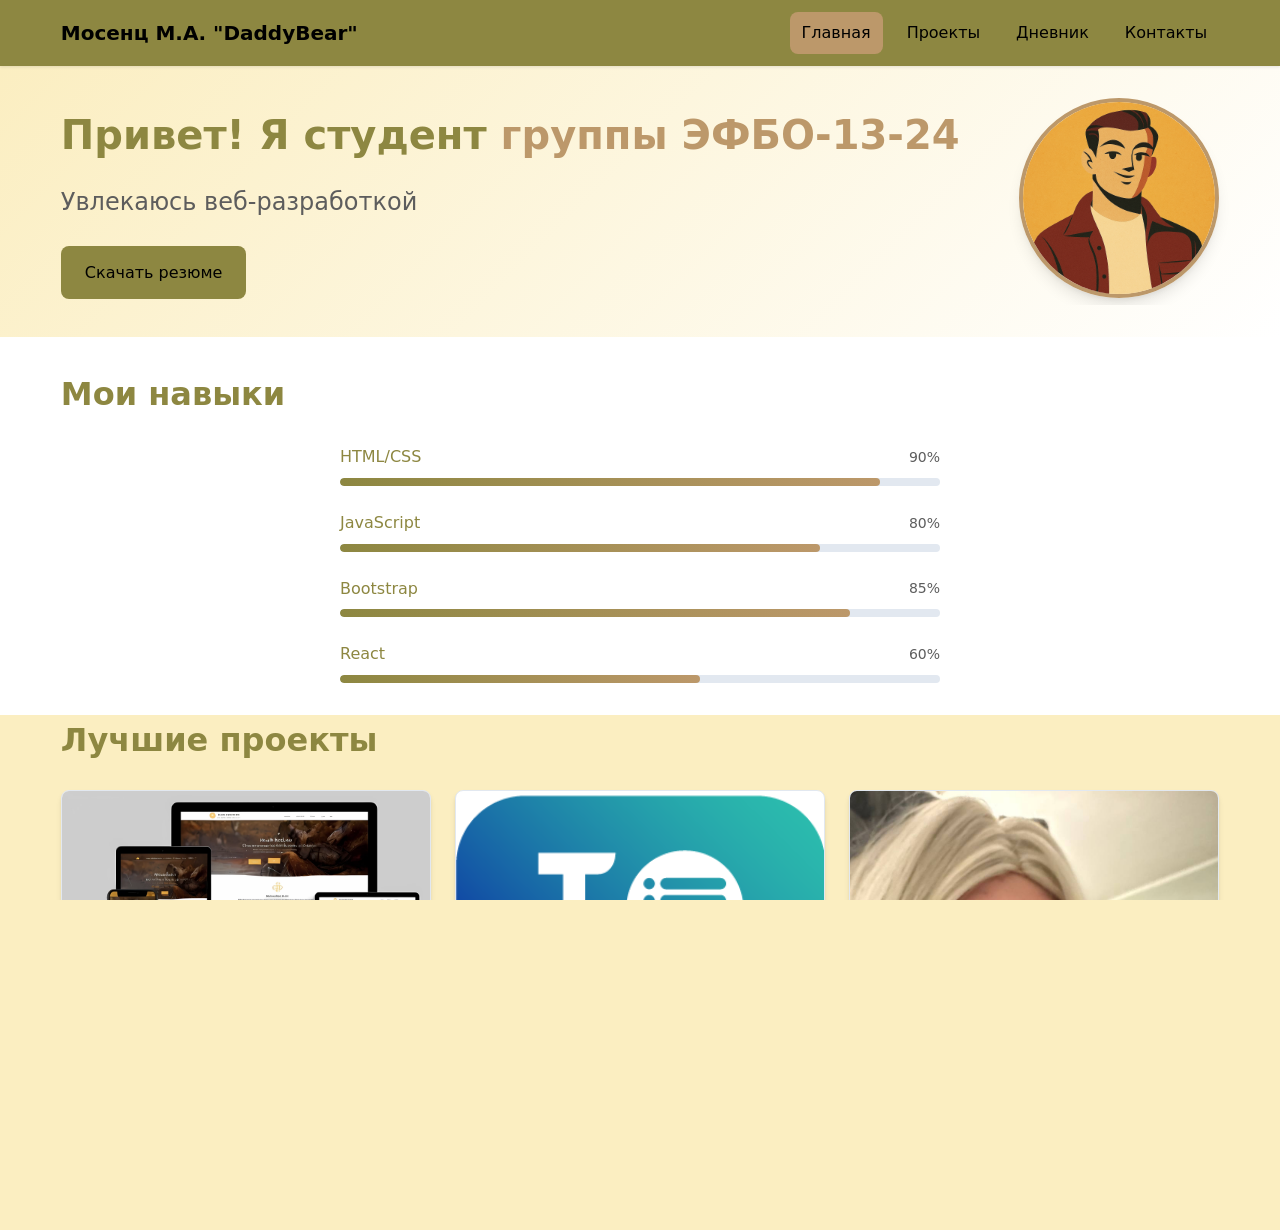
==== commit a58eee45: "upd" ====
--- a/index.html
+++ b/index.html
@@ -18,7 +18,7 @@
                     </div>
                     <nav class="nav" aria-label="Основная навигация">
                         <ul class="nav__list">
-                            <li class="nav__item"><a    href="index.html" class="nav__link active">Главная</a></li>
+                            <li class="nav__item"><a href="index.html" class="nav__link active">Главная</a></li>
                             <li class="nav__item"><a href="pages/projects.html" class="nav__link">Проекты</a></li>
                             <li class="nav__item"><a href="pages/diary.html" class="nav__link">Дневник</a></li>
                             <li class="nav__item"><a href="pages/contacts.html" class="nav__link">Контакты</a></li>
--- a/styles/style.css
+++ b/styles/style.css
@@ -154,7 +154,7 @@
     padding-inline-start: calc(var(--space-md) + env(safe-area-inset-left));
     padding-inline-end: calc(var(--space-md) + env(safe-area-inset-right));
     background: var(--primary-color);
-    color: #fff;
+    color: #000;
     z-index: 100;
     isolation: isolate;
     box-shadow: var(--shadow);
@@ -175,7 +175,7 @@
 .logo__text {
     font-size: clamp(1rem, 0.8rem + 1vw, 1.25rem);
     font-weight: bold;
-    color: #fff;
+    color: #000;
     overflow-wrap: break-word;
 }
 
@@ -196,7 +196,7 @@
 
 .nav__link {
     text-decoration: none;
-    color: #fff;
+    color: #000;
     padding: var(--space-xs) var(--space-sm);
     border-radius: var(--radius);
     transition: var(--transition);
@@ -278,7 +278,7 @@
 
 .btn--primary {
     background: var(--primary-color);
-    color: white;
+    color: #000;
 }
 
     .btn--primary:hover {
@@ -287,7 +287,7 @@
 
 .btn--secondary {
     background: var(--secondary-color);
-    color: white;
+    color: #000;
 }
 
     .btn--secondary:hover {
@@ -481,7 +481,7 @@
     padding-block: var(--space-lg);
     padding-block-end: calc(var(--space-lg) + env(safe-area-inset-bottom));
     margin-top: auto;
-    color: white;
+    color: #000;
     width: 100%;
 }
 
@@ -491,7 +491,7 @@
 }
 
 .footer__text {
-    color: rgba(255, 255, 255, 0.8);
+    color: #000;
 }
 
 /* Демонстрация адаптивных изображений */
@@ -1171,6 +1171,7 @@
     gap: var(--space-md);
     flex-wrap: wrap;
     margin-top: var(--space-xl);
+    color: #000;
 }
 
 /* Улучшенные стили фокуса для доступности */
